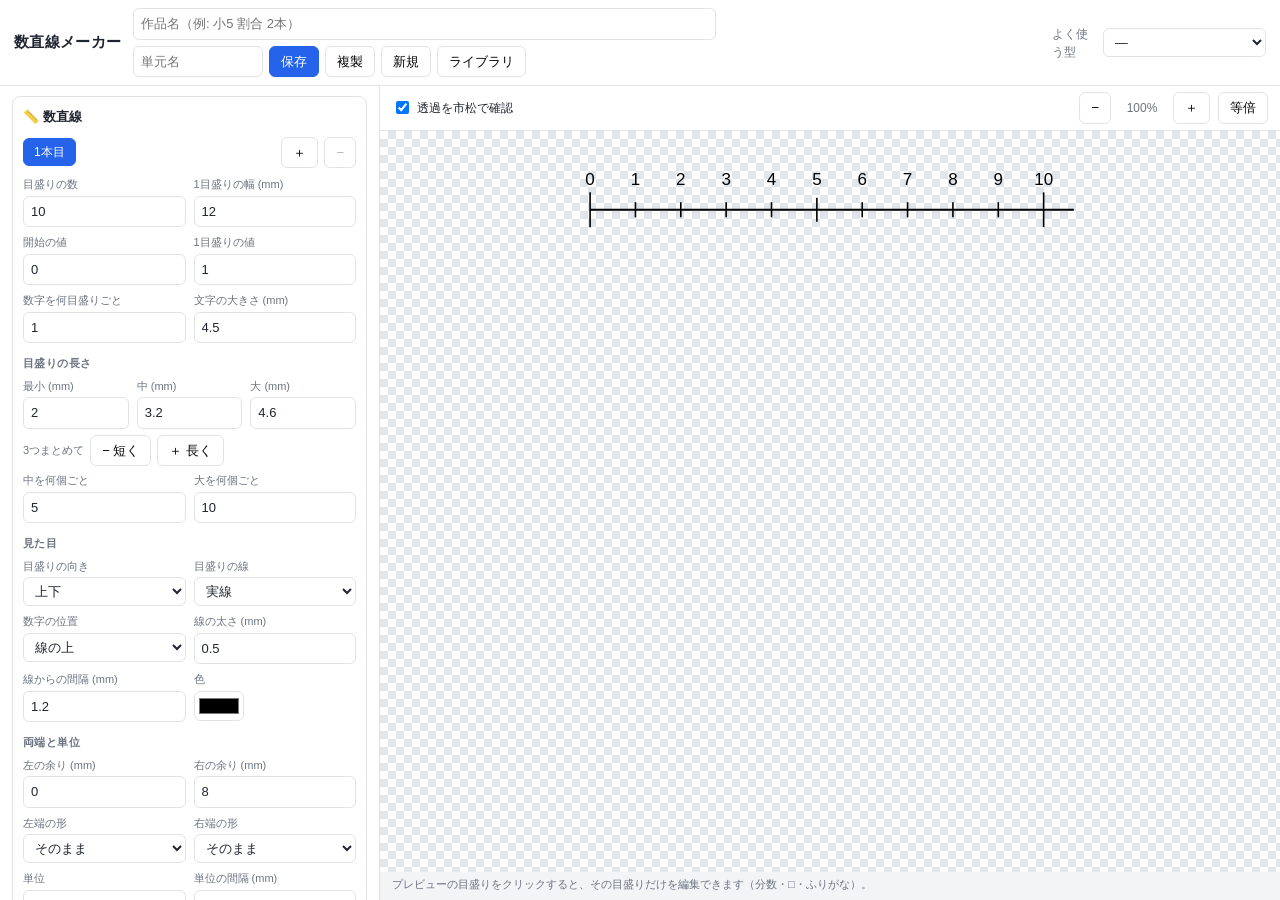
==== index.html @ 72d39db5 "数直線メーカー v1 算数の問題づくりで使う数直線を組み立て、背景透過PNGで書き出すツール。  - 等間隔の目盛り（3階層の長さ・一括伸縮・n/m可変） - 目盛りごとの個別編集（分数・□・ルビ・目" ====
<!DOCTYPE html>
<html lang="ja">
<head>
<meta charset="utf-8">
<meta name="viewport" content="width=device-width,initial-scale=1">
<title>数直線メーカー</title>
<link rel="stylesheet" href="style.css">
</head>
<body>

<header id="topbar">
  <h1>数直線メーカー</h1>
  <div class="docbar">
    <input id="docName" type="text" placeholder="作品名（例: 小5 割合 2本）" autocomplete="off">
    <input id="docUnit" type="text" placeholder="単元名" autocomplete="off" class="narrow">
    <button id="btnSave" class="primary">保存</button>
    <button id="btnDup">複製</button>
    <button id="btnNew">新規</button>
    <button id="btnLib">ライブラリ</button>
  </div>
  <div class="spacer"></div>
  <div class="presets">
    <label>よく使う型</label>
    <select id="presetSel"><option value="">—</option></select>
  </div>
</header>

<main>
  <!-- ============ 左: 設定パネル ============ -->
  <aside id="panel">

    <!-- ---- 数直線（軸）---- -->
    <section class="sec">
      <h2>📏 数直線</h2>

      <div class="axistabs">
        <div id="axisTabs" class="tabs"></div>
        <button id="btnAddAxis" title="数直線を増やす">＋</button>
        <button id="btnDelAxis" title="この数直線を削除">−</button>
      </div>

      <div class="grid2">
        <label>目盛りの数<input type="number" data-ax="tickCount" min="1" max="500" step="1"></label>
        <label>1目盛りの幅 (mm)<input type="number" data-ax="tickStep" min="0.3" step="0.5"></label>
        <label>開始の値<input type="number" data-ax="start" step="any"></label>
        <label>1目盛りの値<input type="number" data-ax="valueStep" step="any"></label>
        <label>数字を何目盛りごと<input type="number" data-ax="labelEvery" min="0" step="1"></label>
        <label>文字の大きさ (mm)<input type="number" data-ax="fontSize" min="1" step="0.25"></label>
      </div>

      <h3>目盛りの長さ</h3>
      <div class="grid3">
        <label>最小 (mm)<input type="number" data-ax="lenMinor" min="0" step="0.2"></label>
        <label>中 (mm)<input type="number" data-ax="lenMid" min="0" step="0.2"></label>
        <label>大 (mm)<input type="number" data-ax="lenMajor" min="0" step="0.2"></label>
      </div>
      <div class="row">
        <span class="hint">3つまとめて</span>
        <button id="btnLenDown">− 短く</button>
        <button id="btnLenUp">＋ 長く</button>
      </div>
      <div class="grid2">
        <label>中を何個ごと<input type="number" data-ax="midEvery" min="0" step="1"></label>
        <label>大を何個ごと<input type="number" data-ax="majorEvery" min="0" step="1"></label>
      </div>

      <h3>見た目</h3>
      <div class="grid2">
        <label>目盛りの向き
          <select data-ax="tickSide">
            <option value="both">上下</option><option value="up">上だけ</option><option value="down">下だけ</option>
          </select></label>
        <label>目盛りの線
          <select data-ax="tickStyle"><option value="solid">実線</option><option value="dashed">破線</option></select></label>
        <label>数字の位置
          <select data-ax="labelSide"><option value="up">線の上</option><option value="down">線の下</option></select></label>
        <label>線の太さ (mm)<input type="number" data-ax="lineWidth" min="0.1" step="0.1"></label>
        <label>線からの間隔 (mm)<input type="number" data-ax="labelGap" min="0" step="0.2"></label>
        <label>色<input type="color" data-ax="color"></label>
      </div>

      <h3>両端と単位</h3>
      <div class="grid2">
        <label>左の余り (mm)<input type="number" data-ax="leadIn" min="0" step="1"></label>
        <label>右の余り (mm)<input type="number" data-ax="leadOut" min="0" step="1"></label>
        <label>左端の形
          <select data-ax="endLeft">
            <option value="none">そのまま</option><option value="arrow">矢印</option>
            <option value="cap">端点｜</option><option value="wave">波線（省略）</option>
          </select></label>
        <label>右端の形
          <select data-ax="endRight">
            <option value="none">そのまま</option><option value="arrow">矢印</option>
            <option value="cap">端点｜</option><option value="wave">波線（省略）</option>
          </select></label>
        <label>単位<input type="text" data-ax="unit" placeholder="kg" autocomplete="off"></label>
        <label>単位の間隔 (mm)<input type="number" data-ax="unitGap" min="0" step="0.5"></label>
      </div>

      <h3>□（穴埋め）の既定</h3>
      <div class="grid3">
        <label>幅 (mm)<input type="number" data-ax="boxW" min="1" step="0.5"></label>
        <label>高さ (mm)<input type="number" data-ax="boxH" min="1" step="0.5"></label>
        <label class="chk"><input type="checkbox" data-ax="boxDashed"> 破線</label>
      </div>
    </section>

    <!-- ---- 選んだ目盛り ---- -->
    <section class="sec" id="tickSec">
      <h2>🔖 選んだ目盛り <span id="tickWho" class="badge">プレビューの目盛りをクリック</span></h2>
      <div id="tickBody" class="disabled">
        <div class="grid2">
          <label>ラベル
            <select data-tick="mode">
              <option value="auto">自動（数字）</option>
              <option value="none">なし</option>
              <option value="text">文字</option>
              <option value="fraction">分数</option>
              <option value="box">□（穴埋め）</option>
            </select></label>
          <label>ふりがな<input type="text" data-tick="ruby" placeholder="エックス" autocomplete="off"></label>
        </div>

        <div class="grid1 when-text">
          <label>文字<input type="text" data-tick="text" placeholder="x" autocomplete="off"></label>
        </div>

        <div class="grid3 when-fraction">
          <label>整数部<input type="text" data-tick="whole" placeholder="（帯分数）" autocomplete="off"></label>
          <label>分子<input type="text" data-tick="num" placeholder="5" autocomplete="off"></label>
          <label>分母<input type="text" data-tick="den" placeholder="18" autocomplete="off"></label>
        </div>

        <div class="grid2 when-box">
          <label>□の幅 (mm)<input type="number" data-tick="boxW" min="1" step="0.5" placeholder="既定"></label>
          <label>□の高さ (mm)<input type="number" data-tick="boxH" min="1" step="0.5" placeholder="既定"></label>
        </div>

        <div class="row">
          <label class="chk"><input type="checkbox" data-tick="tickShow"> 目盛り線を出す</label>
          <label class="chk"><input type="checkbox" id="tickConnector"> ここに縦の破線</label>
        </div>
        <div class="row"><button id="btnTickReset">この目盛りを既定に戻す</button></div>
      </div>
    </section>

    <!-- ---- 全体 ---- -->
    <section class="sec">
      <h2>🧩 全体</h2>
      <div class="grid2">
        <label>線と線の間隔 (mm)<input type="number" data-doc="axisGap" min="2" step="1"></label>
        <label class="chk"><input type="checkbox" data-doc="joinLeft"> 左端（0）をつなぐ</label>
        <label class="chk"><input type="checkbox" data-doc="syncTicks"> 目盛りを全部そろえる</label>
      </div>
      <div class="row">
        <span class="hint">縦の破線の位置</span>
        <span id="connList" class="chips"></span>
      </div>
    </section>

    <!-- ---- 書き出し ---- -->
    <section class="sec">
      <h2>🖼 書き出し</h2>
      <div class="grid4">
        <label>上 (mm)<input type="number" data-doc="padT" min="0" step="1"></label>
        <label>右 (mm)<input type="number" data-doc="padR" min="0" step="1"></label>
        <label>下 (mm)<input type="number" data-doc="padB" min="0" step="1"></label>
        <label>左 (mm)<input type="number" data-doc="padL" min="0" step="1"></label>
      </div>
      <div class="grid2">
        <label>解像度
          <select data-doc="dpi">
            <option value="150">150dpi（画面用）</option>
            <option value="300">300dpi（印刷用）</option>
            <option value="600">600dpi（高精細）</option>
          </select></label>
        <div class="sizebox">大きさ<strong id="sizeInfo">—</strong></div>
      </div>
      <div class="row">
        <button id="btnPNG" class="primary">透過PNGで書き出す</button>
        <button id="btnSVG">SVGで書き出す</button>
      </div>
    </section>

    <!-- ---- 用紙サイズ感 ---- -->
    <section class="sec">
      <h2>📄 用紙に置いたときの大きさ</h2>
      <div class="grid2">
        <label>用紙<select data-doc="paper" id="paperSel"></select></label>
        <label>余白 (mm)<input type="number" data-doc="paperMargin" min="0" step="1"></label>
      </div>
      <div class="pagewrap"><svg id="pagePreview" xmlns="http://www.w3.org/2000/svg"></svg></div>
      <p class="hint" id="pageInfo">—</p>
      <p class="hint small">※ サイズ感をつかむための参考表示です。用紙に合わせる機能は作っていません。</p>
    </section>

  </aside>

  <!-- ============ 右: プレビュー ============ -->
  <section id="stage">
    <div class="stagebar">
      <label class="chk"><input type="checkbox" id="chkChecker" checked> 透過を市松で確認</label>
      <div class="spacer"></div>
      <button id="btnZoomOut">−</button>
      <span id="zoomInfo">100%</span>
      <button id="btnZoomIn">＋</button>
      <button id="btnZoomReset">等倍</button>
    </div>
    <div id="previewWrap" class="checker">
      <svg id="preview" xmlns="http://www.w3.org/2000/svg"></svg>
    </div>
    <p class="hint stagehint">プレビューの目盛りをクリックすると、その目盛りだけを編集できます（分数・□・ふりがな）。</p>
  </section>
</main>

<!-- ============ ライブラリ ============ -->
<dialog id="libDlg">
  <div class="dlghead">
    <h2>ライブラリ</h2>
    <input id="libSearch" type="search" placeholder="作品名・単元名で絞り込み">
    <div class="spacer"></div>
    <button id="btnLibExport">書き出し</button>
    <button id="btnLibImport">読み込み</button>
    <button id="btnLibClose">閉じる</button>
  </div>
  <div id="libGrid" class="libgrid"></div>
  <p class="hint" id="libInfo"></p>
  <input type="file" id="libFile" accept="application/json" hidden>
</dialog>

<div id="toast"></div>

<script type="module" src="js/app.js"></script>
</body>
</html>
---- style.css ----
:root{
  --bg:#f3f4f6; --panel:#fff; --line:#dfe3e8; --ink:#1f2430; --sub:#6b7280;
  --accent:#2563eb; --accent-ink:#fff; --warn:#b45309;
  --radius:8px;
}
*{box-sizing:border-box}
html,body{height:100%}
body{
  margin:0; background:var(--bg); color:var(--ink);
  font:14px/1.5 -apple-system,BlinkMacSystemFont,"Hiragino Sans","Yu Gothic",Meiryo,sans-serif;
  display:flex; flex-direction:column; overflow:hidden;
}

/* ---------- 上部バー ---------- */
#topbar{
  display:flex; align-items:center; gap:12px; padding:8px 14px;
  background:var(--panel); border-bottom:1px solid var(--line); flex:0 0 auto; flex-wrap:wrap;
}
#topbar h1{font-size:15px; margin:0; letter-spacing:.02em; white-space:nowrap}
.docbar{display:flex; gap:6px; align-items:center; flex-wrap:wrap}
.docbar input{width:220px}
.docbar input.narrow{width:130px}
.spacer{flex:1 1 auto}
.presets{display:flex; align-items:center; gap:6px}
.presets label{font-size:12px; color:var(--sub)}

/* ---------- レイアウト ---------- */
main{flex:1 1 auto; display:flex; min-height:0}
#panel{
  width:380px; flex:0 0 380px; overflow-y:auto; background:var(--panel);
  border-right:1px solid var(--line); padding:10px 12px 60px;
}
#stage{flex:1 1 auto; display:flex; flex-direction:column; min-width:0; min-height:0}

/* ---------- パネル ---------- */
.sec{border:1px solid var(--line); border-radius:var(--radius); padding:10px; margin-bottom:12px; background:#fff}
.sec h2{font-size:13px; margin:0 0 10px; display:flex; align-items:center; gap:8px; flex-wrap:wrap}
.sec h3{font-size:11px; color:var(--sub); margin:12px 0 6px; font-weight:600; letter-spacing:.04em}
.badge{font-size:11px; font-weight:400; color:var(--sub); background:#f1f3f6; padding:2px 7px; border-radius:99px}

.grid1,.grid2,.grid3,.grid4{display:grid; gap:7px 8px; margin-bottom:6px}
.grid1{grid-template-columns:1fr}
.grid2{grid-template-columns:1fr 1fr}
.grid3{grid-template-columns:1fr 1fr 1fr}
.grid4{grid-template-columns:1fr 1fr 1fr 1fr}
.row{display:flex; gap:6px; align-items:center; flex-wrap:wrap; margin:6px 0}

label{display:flex; flex-direction:column; gap:3px; font-size:11px; color:var(--sub)}
label.chk{flex-direction:row; align-items:center; gap:5px; font-size:12px; color:var(--ink)}
input,select,button{font:inherit}
input[type=number],input[type=text],input[type=search],select{
  padding:5px 7px; border:1px solid var(--line); border-radius:6px; background:#fff;
  color:var(--ink); font-size:13px; width:100%; min-width:0;
}
input[type=color]{padding:2px; height:30px; border:1px solid var(--line); border-radius:6px; background:#fff}
input:focus,select:focus{outline:2px solid #bfd4fb; outline-offset:0; border-color:var(--accent)}
button{
  padding:5px 11px; border:1px solid var(--line); border-radius:6px; background:#fff;
  cursor:pointer; font-size:13px; white-space:nowrap;
}
button:hover{background:#f6f7f9}
button.primary{background:var(--accent); color:var(--accent-ink); border-color:var(--accent)}
button.primary:hover{filter:brightness(1.08)}
.hint{font-size:11px; color:var(--sub); margin:4px 0}
.hint.small{font-size:10px; line-height:1.4}
.sizebox{display:flex; flex-direction:column; gap:3px; font-size:11px; color:var(--sub); justify-content:flex-end}
.sizebox strong{font-size:12px; color:var(--ink); font-weight:600}

/* 軸タブ */
.axistabs{display:flex; gap:6px; align-items:center; margin-bottom:8px}
.tabs{display:flex; gap:4px; flex:1 1 auto; flex-wrap:wrap}
.tabs button{padding:4px 10px; font-size:12px}
.tabs button.on{background:var(--accent); color:#fff; border-color:var(--accent)}

/* 目盛り個別 */
#tickBody.disabled{opacity:.4; pointer-events:none}
.when-text,.when-fraction,.when-box{display:none}
#tickBody[data-mode=text] .when-text{display:grid}
#tickBody[data-mode=fraction] .when-fraction{display:grid}
#tickBody[data-mode=box] .when-box{display:grid}

.chips{display:flex; gap:4px; flex-wrap:wrap}
.chips span{background:#eef2ff; color:#3730a3; border-radius:99px; padding:2px 8px; font-size:11px}
.chips .none{background:#f1f3f6; color:var(--sub)}

/* 用紙プレビュー */
.pagewrap{background:#eceef2; border:1px solid var(--line); border-radius:6px; padding:8px; text-align:center}
#pagePreview{width:100%; max-height:260px; height:auto}

/* ---------- ステージ ---------- */
.stagebar{
  display:flex; align-items:center; gap:8px; padding:6px 12px;
  background:var(--panel); border-bottom:1px solid var(--line); flex:0 0 auto;
}
#zoomInfo{font-size:12px; color:var(--sub); min-width:46px; text-align:center}
#previewWrap{
  flex:1 1 auto; overflow:auto; padding:28px; display:flex;
  align-items:flex-start; justify-content:center;
}
#previewWrap.checker{
  background-color:#fff;
  background-image:
    linear-gradient(45deg,#e3e6ea 25%,transparent 25%,transparent 75%,#e3e6ea 75%),
    linear-gradient(45deg,#e3e6ea 25%,transparent 25%,transparent 75%,#e3e6ea 75%);
  background-size:16px 16px; background-position:0 0,8px 8px;
}
#preview{
  display:block; overflow:visible;
  filter:drop-shadow(0 1px 3px rgba(0,0,0,.08));
}
.tick-hit{cursor:pointer}
.tick-hit:hover{fill:rgba(37,99,235,.10)}
.stagehint{flex:0 0 auto; padding:4px 12px 8px; margin:0}

/* ---------- ライブラリ ---------- */
#libDlg{border:none; border-radius:12px; padding:0; width:min(960px,92vw); max-height:86vh; box-shadow:0 20px 60px rgba(0,0,0,.25)}
#libDlg::backdrop{background:rgba(15,20,30,.45)}
.dlghead{display:flex; align-items:center; gap:8px; padding:12px 16px; border-bottom:1px solid var(--line); flex-wrap:wrap}
.dlghead h2{font-size:15px; margin:0}
.dlghead input{width:220px}
.libgrid{
  display:grid; grid-template-columns:repeat(auto-fill,minmax(190px,1fr)); gap:12px;
  padding:16px; overflow-y:auto; max-height:62vh;
}
.libcard{border:1px solid var(--line); border-radius:8px; overflow:hidden; background:#fff; display:flex; flex-direction:column}
.libcard .thumb{background:#fff; border-bottom:1px solid var(--line); height:92px; display:flex; align-items:center; justify-content:center; overflow:hidden}
.libcard .thumb img{max-width:100%; max-height:100%}
.libcard .meta{padding:7px 9px; font-size:12px; flex:1 1 auto}
.libcard .meta b{display:block; font-size:12.5px; margin-bottom:2px; word-break:break-all}
.libcard .meta small{color:var(--sub); font-size:10.5px}
.libcard .acts{display:flex; gap:4px; padding:7px 9px; border-top:1px solid var(--line)}
.libcard .acts button{flex:1 1 auto; padding:4px 6px; font-size:11.5px}
#libInfo{padding:0 16px 14px}

/* ---------- トースト ---------- */
#toast{
  position:fixed; left:50%; bottom:26px; transform:translateX(-50%) translateY(14px);
  background:#1f2430; color:#fff; padding:9px 18px; border-radius:99px; font-size:13px;
  opacity:0; pointer-events:none; transition:.22s; z-index:99;
}
#toast.on{opacity:1; transform:translateX(-50%) translateY(0)}
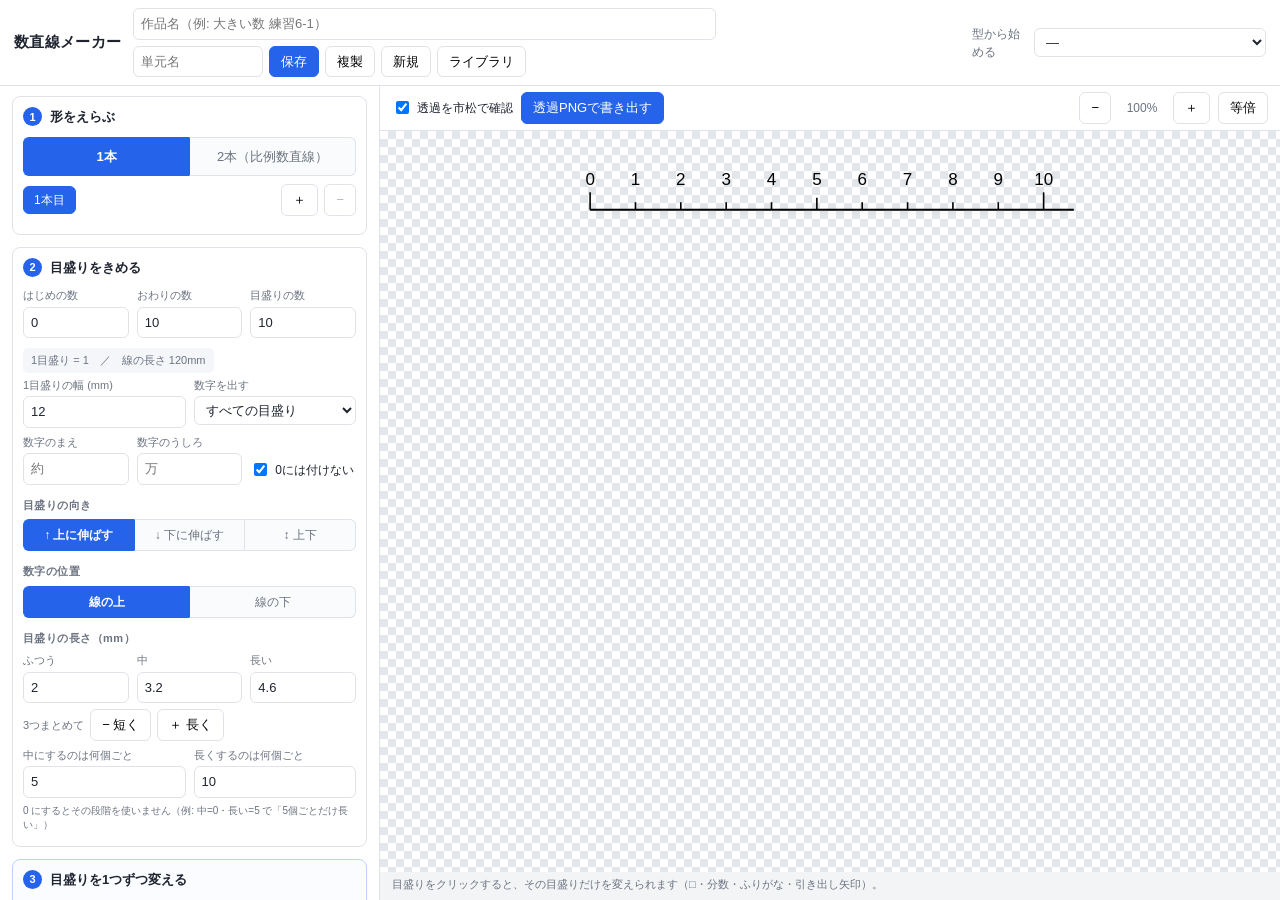
==== commit 8495ec06: "操作を直感的に作り直し、教科書の数直線に対応 指摘:「操作が直感的ではない」「1本のときの表示が変」「上に伸びる目盛りがほしい」  - ★目盛りの既定を「上に伸びる」に変更（教科書の数直線の形）。右端" ====
--- a/index.html
+++ b/index.html
@@ -11,7 +11,7 @@
 <header id="topbar">
   <h1>数直線メーカー</h1>
   <div class="docbar">
-    <input id="docName" type="text" placeholder="作品名（例: 小5 割合 2本）" autocomplete="off">
+    <input id="docName" type="text" placeholder="作品名（例: 大きい数 練習6-1）" autocomplete="off">
     <input id="docUnit" type="text" placeholder="単元名" autocomplete="off" class="narrow">
     <button id="btnSave" class="primary">保存</button>
     <button id="btnDup">複製</button>
@@ -20,7 +20,7 @@
   </div>
   <div class="spacer"></div>
   <div class="presets">
-    <label>よく使う型</label>
+    <label for="presetSel">型から始める</label>
     <select id="presetSel"><option value="">—</option></select>
   </div>
 </header>
@@ -29,30 +29,67 @@
   <!-- ============ 左: 設定パネル ============ -->
   <aside id="panel">
 
-    <!-- ---- 数直線（軸）---- -->
+    <!-- ① 形 -->
     <section class="sec">
-      <h2>📏 数直線</h2>
-
-      <div class="axistabs">
+      <h2><span class="step">1</span>形をえらぶ</h2>
+      <div class="seg big" id="shapeSeg">
+        <button type="button" data-n="1">1本</button>
+        <button type="button" data-n="2">2本（比例数直線）</button>
+      </div>
+      <div class="axistabs" id="axisTabsWrap" hidden>
         <div id="axisTabs" class="tabs"></div>
         <button id="btnAddAxis" title="数直線を増やす">＋</button>
         <button id="btnDelAxis" title="この数直線を削除">−</button>
       </div>
+    </section>
+
+    <!-- ② 目盛り -->
+    <section class="sec">
+      <h2><span class="step">2</span>目盛りをきめる</h2>
+      <div class="grid3">
+        <label>はじめの数<input type="number" data-ax="start" step="any"></label>
+        <label>おわりの数<input type="number" id="endValue" step="any"></label>
+        <label>目盛りの数<input type="number" data-ax="tickCount" min="1" max="500" step="1"></label>
+      </div>
+      <p class="hint" id="stepHint">—</p>
 
       <div class="grid2">
-        <label>目盛りの数<input type="number" data-ax="tickCount" min="1" max="500" step="1"></label>
         <label>1目盛りの幅 (mm)<input type="number" data-ax="tickStep" min="0.3" step="0.5"></label>
-        <label>開始の値<input type="number" data-ax="start" step="any"></label>
-        <label>1目盛りの値<input type="number" data-ax="valueStep" step="any"></label>
-        <label>数字を何目盛りごと<input type="number" data-ax="labelEvery" min="0" step="1"></label>
-        <label>文字の大きさ (mm)<input type="number" data-ax="fontSize" min="1" step="0.25"></label>
-      </div>
-
-      <h3>目盛りの長さ</h3>
-      <div class="grid3">
-        <label>最小 (mm)<input type="number" data-ax="lenMinor" min="0" step="0.2"></label>
-        <label>中 (mm)<input type="number" data-ax="lenMid" min="0" step="0.2"></label>
-        <label>大 (mm)<input type="number" data-ax="lenMajor" min="0" step="0.2"></label>
+        <label>数字を出す
+          <select id="labelEverySel">
+            <option value="1">すべての目盛り</option>
+            <option value="2">2目盛りごと</option>
+            <option value="4">4目盛りごと</option>
+            <option value="5">5目盛りごと</option>
+            <option value="10">10目盛りごと</option>
+            <option value="0">出さない</option>
+          </select></label>
+      </div>
+
+      <div class="grid3">
+        <label>数字のまえ<input type="text" data-ax="labelPrefix" placeholder="約" autocomplete="off"></label>
+        <label>数字のうしろ<input type="text" data-ax="labelSuffix" placeholder="万" autocomplete="off"></label>
+        <label class="chk end"><input type="checkbox" data-ax="suffixSkipZero"> 0には付けない</label>
+      </div>
+
+      <h3>目盛りの向き</h3>
+      <div class="seg" data-seg-ax="tickSide">
+        <button type="button" data-v="up">↑ 上に伸ばす</button>
+        <button type="button" data-v="down">↓ 下に伸ばす</button>
+        <button type="button" data-v="both">↕ 上下</button>
+      </div>
+
+      <h3>数字の位置</h3>
+      <div class="seg" data-seg-ax="labelSide">
+        <button type="button" data-v="up">線の上</button>
+        <button type="button" data-v="down">線の下</button>
+      </div>
+
+      <h3>目盛りの長さ（mm）</h3>
+      <div class="grid3">
+        <label>ふつう<input type="number" data-ax="lenMinor" min="0" step="0.2"></label>
+        <label>中<input type="number" data-ax="lenMid" min="0" step="0.2"></label>
+        <label>長い<input type="number" data-ax="lenMajor" min="0" step="0.2"></label>
       </div>
       <div class="row">
         <span class="hint">3つまとめて</span>
@@ -60,27 +97,108 @@
         <button id="btnLenUp">＋ 長く</button>
       </div>
       <div class="grid2">
-        <label>中を何個ごと<input type="number" data-ax="midEvery" min="0" step="1"></label>
-        <label>大を何個ごと<input type="number" data-ax="majorEvery" min="0" step="1"></label>
-      </div>
-
-      <h3>見た目</h3>
-      <div class="grid2">
-        <label>目盛りの向き
-          <select data-ax="tickSide">
-            <option value="both">上下</option><option value="up">上だけ</option><option value="down">下だけ</option>
-          </select></label>
+        <label>中にするのは何個ごと<input type="number" data-ax="midEvery" min="0" step="1"></label>
+        <label>長くするのは何個ごと<input type="number" data-ax="majorEvery" min="0" step="1"></label>
+      </div>
+      <p class="hint small">0 にするとその段階を使いません（例: 中=0・長い=5 で「5個ごとだけ長い」）</p>
+    </section>
+
+    <!-- ③ 目盛りの個別編集 -->
+    <section class="sec hilite" id="tickSec">
+      <h2><span class="step">3</span>目盛りを1つずつ変える</h2>
+      <p class="hint" id="tickWho">👉 右のプレビューで、変えたい目盛りをクリックしてください</p>
+      <div id="tickBody" class="disabled">
+        <div class="grid2">
+          <label>そこに出すもの
+            <select data-tick="mode">
+              <option value="auto">数字（自動）</option>
+              <option value="none">なにも出さない</option>
+              <option value="text">文字（1億 など）</option>
+              <option value="fraction">分数</option>
+              <option value="box">□（穴埋め）</option>
+            </select></label>
+          <label>ふりがな<input type="text" data-tick="ruby" placeholder="エックス" autocomplete="off"></label>
+        </div>
+
+        <div class="grid1 when-text">
+          <label>文字<input type="text" data-tick="text" placeholder="1億 / x / ア" autocomplete="off"></label>
+        </div>
+
+        <div class="grid3 when-fraction">
+          <label>整数部<input type="text" data-tick="whole" placeholder="（帯分数）" autocomplete="off"></label>
+          <label>分子<input type="text" data-tick="num" placeholder="5" autocomplete="off"></label>
+          <label>分母<input type="text" data-tick="den" placeholder="18" autocomplete="off"></label>
+        </div>
+
+        <div class="grid2 when-box">
+          <label>□の幅 (mm)<input type="number" data-tick="boxW" min="1" step="0.5" placeholder="既定"></label>
+          <label>□の高さ (mm)<input type="number" data-tick="boxH" min="1" step="0.5" placeholder="既定"></label>
+        </div>
+
+        <h3>引き出す（線から離して矢印でさす）</h3>
+        <div class="grid2">
+          <label>離す距離 (mm)<input type="number" data-tick="lift" min="0" step="1"></label>
+          <label class="chk end"><input type="checkbox" data-tick="pointer"> 矢印でさす</label>
+        </div>
+
+        <div class="row">
+          <label class="chk"><input type="checkbox" data-tick="tickShow"> 目盛りの線を出す</label>
+          <label class="chk" id="connWrap"><input type="checkbox" id="tickConnector"> ここに縦の破線</label>
+        </div>
+        <div class="row"><button id="btnTickReset">この目盛りを元に戻す</button></div>
+      </div>
+    </section>
+
+    <!-- ④ 書き出し -->
+    <section class="sec">
+      <h2><span class="step">4</span>書き出す</h2>
+      <div class="row">
+        <button id="btnPNG" class="primary big">透過PNGで書き出す</button>
+        <button id="btnSVG">SVG</button>
+      </div>
+      <p class="hint" id="sizeInfo">—</p>
+      <details>
+        <summary>解像度と余白</summary>
+        <div class="grid2 mt">
+          <label>解像度
+            <select data-doc="dpi">
+              <option value="150">150dpi（画面用）</option>
+              <option value="300">300dpi（印刷用）</option>
+              <option value="600">600dpi（高精細）</option>
+            </select></label>
+        </div>
+        <div class="grid4">
+          <label>上 (mm)<input type="number" data-doc="padT" min="0" step="1"></label>
+          <label>右 (mm)<input type="number" data-doc="padR" min="0" step="1"></label>
+          <label>下 (mm)<input type="number" data-doc="padB" min="0" step="1"></label>
+          <label>左 (mm)<input type="number" data-doc="padL" min="0" step="1"></label>
+        </div>
+      </details>
+    </section>
+
+    <!-- 細かい調整（たたんでおく） -->
+    <details class="sec">
+      <summary>線・文字・色</summary>
+      <div class="grid2 mt">
+        <label>文字の大きさ (mm)<input type="number" data-ax="fontSize" min="1" step="0.25"></label>
+        <label>線の太さ (mm)<input type="number" data-ax="lineWidth" min="0.1" step="0.1"></label>
+        <label>線から数字までの間隔 (mm)<input type="number" data-ax="labelGap" min="0" step="0.2"></label>
         <label>目盛りの線
           <select data-ax="tickStyle"><option value="solid">実線</option><option value="dashed">破線</option></select></label>
-        <label>数字の位置
-          <select data-ax="labelSide"><option value="up">線の上</option><option value="down">線の下</option></select></label>
-        <label>線の太さ (mm)<input type="number" data-ax="lineWidth" min="0.1" step="0.1"></label>
-        <label>線からの間隔 (mm)<input type="number" data-ax="labelGap" min="0" step="0.2"></label>
-        <label>色<input type="color" data-ax="color"></label>
-      </div>
-
-      <h3>両端と単位</h3>
-      <div class="grid2">
+        <label>線と文字の色<input type="color" data-ax="color"></label>
+        <label>引き出し矢印の色<input type="color" data-ax="pointerColor"></label>
+      </div>
+      <h3>□（穴埋め）の既定</h3>
+      <div class="grid3">
+        <label>幅 (mm)<input type="number" data-ax="boxW" min="1" step="0.5"></label>
+        <label>高さ (mm)<input type="number" data-ax="boxH" min="1" step="0.5"></label>
+        <label class="chk end"><input type="checkbox" data-ax="boxDashed"> 破線</label>
+      </div>
+    </details>
+
+    <details class="sec">
+      <summary>両端・はみ出し・単位</summary>
+      <div class="grid2 mt">
         <label>左の余り (mm)<input type="number" data-ax="leadIn" min="0" step="1"></label>
         <label>右の余り (mm)<input type="number" data-ax="leadOut" min="0" step="1"></label>
         <label>左端の形
@@ -93,106 +211,34 @@
             <option value="none">そのまま</option><option value="arrow">矢印</option>
             <option value="cap">端点｜</option><option value="wave">波線（省略）</option>
           </select></label>
-        <label>単位<input type="text" data-ax="unit" placeholder="kg" autocomplete="off"></label>
+        <label>単位（右端）<input type="text" data-ax="unit" placeholder="kg" autocomplete="off"></label>
         <label>単位の間隔 (mm)<input type="number" data-ax="unitGap" min="0" step="0.5"></label>
       </div>
-
-      <h3>□（穴埋め）の既定</h3>
-      <div class="grid3">
-        <label>幅 (mm)<input type="number" data-ax="boxW" min="1" step="0.5"></label>
-        <label>高さ (mm)<input type="number" data-ax="boxH" min="1" step="0.5"></label>
-        <label class="chk"><input type="checkbox" data-ax="boxDashed"> 破線</label>
-      </div>
-    </section>
-
-    <!-- ---- 選んだ目盛り ---- -->
-    <section class="sec" id="tickSec">
-      <h2>🔖 選んだ目盛り <span id="tickWho" class="badge">プレビューの目盛りをクリック</span></h2>
-      <div id="tickBody" class="disabled">
-        <div class="grid2">
-          <label>ラベル
-            <select data-tick="mode">
-              <option value="auto">自動（数字）</option>
-              <option value="none">なし</option>
-              <option value="text">文字</option>
-              <option value="fraction">分数</option>
-              <option value="box">□（穴埋め）</option>
-            </select></label>
-          <label>ふりがな<input type="text" data-tick="ruby" placeholder="エックス" autocomplete="off"></label>
-        </div>
-
-        <div class="grid1 when-text">
-          <label>文字<input type="text" data-tick="text" placeholder="x" autocomplete="off"></label>
-        </div>
-
-        <div class="grid3 when-fraction">
-          <label>整数部<input type="text" data-tick="whole" placeholder="（帯分数）" autocomplete="off"></label>
-          <label>分子<input type="text" data-tick="num" placeholder="5" autocomplete="off"></label>
-          <label>分母<input type="text" data-tick="den" placeholder="18" autocomplete="off"></label>
-        </div>
-
-        <div class="grid2 when-box">
-          <label>□の幅 (mm)<input type="number" data-tick="boxW" min="1" step="0.5" placeholder="既定"></label>
-          <label>□の高さ (mm)<input type="number" data-tick="boxH" min="1" step="0.5" placeholder="既定"></label>
-        </div>
-
-        <div class="row">
-          <label class="chk"><input type="checkbox" data-tick="tickShow"> 目盛り線を出す</label>
-          <label class="chk"><input type="checkbox" id="tickConnector"> ここに縦の破線</label>
-        </div>
-        <div class="row"><button id="btnTickReset">この目盛りを既定に戻す</button></div>
-      </div>
-    </section>
-
-    <!-- ---- 全体 ---- -->
-    <section class="sec">
-      <h2>🧩 全体</h2>
-      <div class="grid2">
+    </details>
+
+    <details class="sec" id="multiSec" hidden>
+      <summary>2本以上のときの設定</summary>
+      <div class="grid2 mt">
         <label>線と線の間隔 (mm)<input type="number" data-doc="axisGap" min="2" step="1"></label>
-        <label class="chk"><input type="checkbox" data-doc="joinLeft"> 左端（0）をつなぐ</label>
+        <label class="chk end"><input type="checkbox" data-doc="joinLeft"> 左端（0）をつなぐ</label>
         <label class="chk"><input type="checkbox" data-doc="syncTicks"> 目盛りを全部そろえる</label>
       </div>
       <div class="row">
-        <span class="hint">縦の破線の位置</span>
+        <span class="hint">縦の破線</span>
         <span id="connList" class="chips"></span>
       </div>
-    </section>
-
-    <!-- ---- 書き出し ---- -->
-    <section class="sec">
-      <h2>🖼 書き出し</h2>
-      <div class="grid4">
-        <label>上 (mm)<input type="number" data-doc="padT" min="0" step="1"></label>
-        <label>右 (mm)<input type="number" data-doc="padR" min="0" step="1"></label>
-        <label>下 (mm)<input type="number" data-doc="padB" min="0" step="1"></label>
-        <label>左 (mm)<input type="number" data-doc="padL" min="0" step="1"></label>
-      </div>
-      <div class="grid2">
-        <label>解像度
-          <select data-doc="dpi">
-            <option value="150">150dpi（画面用）</option>
-            <option value="300">300dpi（印刷用）</option>
-            <option value="600">600dpi（高精細）</option>
-          </select></label>
-        <div class="sizebox">大きさ<strong id="sizeInfo">—</strong></div>
-      </div>
-      <div class="row">
-        <button id="btnPNG" class="primary">透過PNGで書き出す</button>
-        <button id="btnSVG">SVGで書き出す</button>
-      </div>
-    </section>
-
-    <!-- ---- 用紙サイズ感 ---- -->
-    <section class="sec">
-      <h2>📄 用紙に置いたときの大きさ</h2>
-      <div class="grid2">
+    </details>
+
+    <details class="sec">
+      <summary>用紙に置いたときの大きさ</summary>
+      <div class="grid2 mt">
         <label>用紙<select data-doc="paper" id="paperSel"></select></label>
         <label>余白 (mm)<input type="number" data-doc="paperMargin" min="0" step="1"></label>
       </div>
       <div class="pagewrap"><svg id="pagePreview" xmlns="http://www.w3.org/2000/svg"></svg></div>
       <p class="hint" id="pageInfo">—</p>
-      <p class="hint small">※ サイズ感をつかむための参考表示です。用紙に合わせる機能は作っていません。</p>
-    </section>
+      <p class="hint small">※ サイズ感をつかむための参考表示です。用紙に合わせる機能はありません。</p>
+    </details>
 
   </aside>
 
@@ -200,6 +246,7 @@
   <section id="stage">
     <div class="stagebar">
       <label class="chk"><input type="checkbox" id="chkChecker" checked> 透過を市松で確認</label>
+      <button id="btnPNG2" class="primary">透過PNGで書き出す</button>
       <div class="spacer"></div>
       <button id="btnZoomOut">−</button>
       <span id="zoomInfo">100%</span>
@@ -209,7 +256,7 @@
     <div id="previewWrap" class="checker">
       <svg id="preview" xmlns="http://www.w3.org/2000/svg"></svg>
     </div>
-    <p class="hint stagehint">プレビューの目盛りをクリックすると、その目盛りだけを編集できます（分数・□・ふりがな）。</p>
+    <p class="hint stagehint">目盛りをクリックすると、その目盛りだけを変えられます（□・分数・ふりがな・引き出し矢印）。</p>
   </section>
 </main>
 
@@ -217,7 +264,7 @@
 <dialog id="libDlg">
   <div class="dlghead">
     <h2>ライブラリ</h2>
-    <input id="libSearch" type="search" placeholder="作品名・単元名で絞り込み">
+    <input id="libSearch" type="search" placeholder="作品名・単元名でしぼる">
     <div class="spacer"></div>
     <button id="btnLibExport">書き出し</button>
     <button id="btnLibImport">読み込み</button>
--- a/style.css
+++ b/style.css
@@ -139,3 +139,44 @@
   opacity:0; pointer-events:none; transition:.22s; z-index:99;
 }
 #toast.on{opacity:1; transform:translateX(-50%) translateY(0)}
+
+
+/* ---------- 追加: 手順番号・選択式ボタン・たたむ欄 ---------- */
+.sec h2 .step{
+  display:inline-flex; align-items:center; justify-content:center;
+  width:19px; height:19px; border-radius:50%; background:var(--accent); color:#fff;
+  font-size:11px; font-weight:700; flex:0 0 auto;
+}
+.sec.hilite{border-color:#bfd4fb; background:#fbfcff}
+
+/* 選択式ボタン（セグメント） */
+.seg{display:flex; gap:0; margin-bottom:8px}
+.seg button{
+  flex:1 1 0; border-radius:0; border-right-width:0; font-size:12px; padding:6px 4px;
+  color:var(--sub); background:#fafbfc;
+}
+.seg button:first-child{border-radius:6px 0 0 6px}
+.seg button:last-child{border-radius:0 6px 6px 0; border-right-width:1px}
+.seg button.on{background:var(--accent); color:#fff; border-color:var(--accent); font-weight:600}
+.seg button.on + button{border-left-color:var(--accent)}
+.seg.big button{padding:9px 6px; font-size:13px}
+
+/* たたむ欄 */
+details.sec{padding:0}
+details.sec > summary{
+  padding:10px 12px; cursor:pointer; font-size:13px; font-weight:600; list-style:none;
+  display:flex; align-items:center; gap:6px;
+}
+details.sec > summary::before{content:'▸'; color:var(--sub); font-size:11px}
+details.sec[open] > summary::before{content:'▾'}
+details.sec > summary::-webkit-details-marker{display:none}
+details.sec > *:not(summary){padding-left:12px; padding-right:12px}
+details.sec > *:last-child{padding-bottom:12px}
+details.sec h3:first-of-type{margin-top:4px}
+.sec details > summary{cursor:pointer; font-size:12px; color:var(--sub); margin-top:6px}
+.mt{margin-top:8px}
+
+label.chk.end{justify-content:flex-start; align-items:flex-end; padding-bottom:6px}
+button.big{padding:9px 16px; font-size:14px; font-weight:600}
+#sizeInfo{font-variant-numeric:tabular-nums}
+#stepHint{background:#f4f6fa; border-radius:5px; padding:4px 8px; display:inline-block}
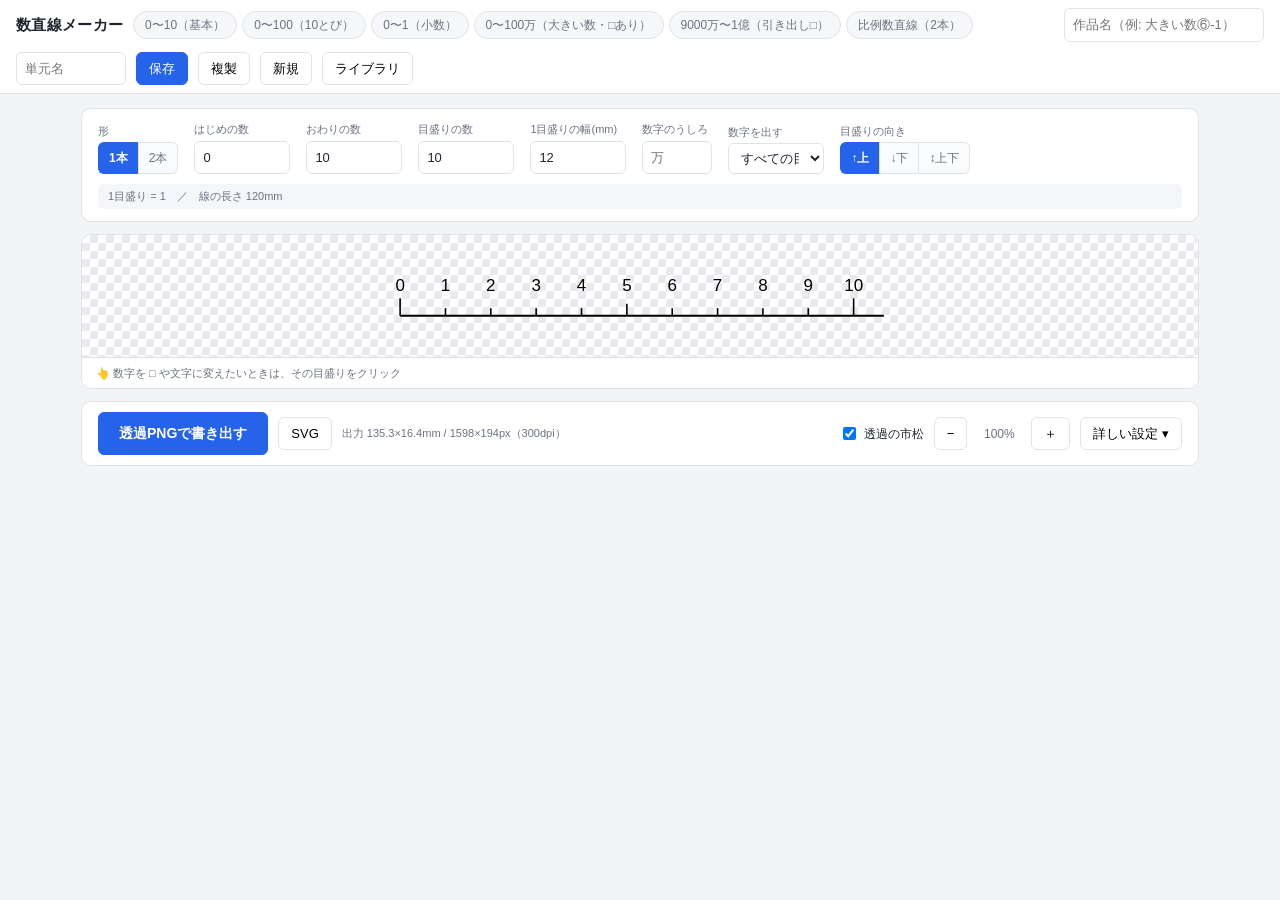
==== commit 4d94d5bc: "UIを「プレビュー主役・その場編集」に全面改修 指摘:「左のバーをいじらないと作れない」「一つずつ作る」「右画面の余白が無駄」  - 左の設定バーを廃止。縦一列「基本バー → プレビュー → 書き出し" ====
--- a/index.html
+++ b/index.html
@@ -10,195 +10,155 @@
 
 <header id="topbar">
   <h1>数直線メーカー</h1>
-  <div class="docbar">
-    <input id="docName" type="text" placeholder="作品名（例: 大きい数 練習6-1）" autocomplete="off">
-    <input id="docUnit" type="text" placeholder="単元名" autocomplete="off" class="narrow">
-    <button id="btnSave" class="primary">保存</button>
-    <button id="btnDup">複製</button>
-    <button id="btnNew">新規</button>
-    <button id="btnLib">ライブラリ</button>
-  </div>
+  <nav id="presetChips" aria-label="型から始める"></nav>
   <div class="spacer"></div>
-  <div class="presets">
-    <label for="presetSel">型から始める</label>
-    <select id="presetSel"><option value="">—</option></select>
-  </div>
+  <input id="docName" type="text" placeholder="作品名（例: 大きい数⑥-1）" autocomplete="off">
+  <input id="docUnit" type="text" placeholder="単元名" autocomplete="off" class="narrow">
+  <button id="btnSave" class="primary">保存</button>
+  <button id="btnDup">複製</button>
+  <button id="btnNew">新規</button>
+  <button id="btnLib">ライブラリ</button>
 </header>
 
 <main>
-  <!-- ============ 左: 設定パネル ============ -->
-  <aside id="panel">
-
-    <!-- ① 形 -->
-    <section class="sec">
-      <h2><span class="step">1</span>形をえらぶ</h2>
-      <div class="seg big" id="shapeSeg">
+
+  <!-- ============ 基本の数値（これだけで1本できる） ============ -->
+  <section class="card" id="quickbar">
+    <div class="field">
+      <span class="flabel">形</span>
+      <div class="seg" id="shapeSeg">
         <button type="button" data-n="1">1本</button>
-        <button type="button" data-n="2">2本（比例数直線）</button>
-      </div>
-      <div class="axistabs" id="axisTabsWrap" hidden>
-        <div id="axisTabs" class="tabs"></div>
-        <button id="btnAddAxis" title="数直線を増やす">＋</button>
-        <button id="btnDelAxis" title="この数直線を削除">−</button>
-      </div>
-    </section>
-
-    <!-- ② 目盛り -->
-    <section class="sec">
-      <h2><span class="step">2</span>目盛りをきめる</h2>
+        <button type="button" data-n="2">2本</button>
+      </div>
+    </div>
+    <div class="tabs" id="axisTabs" hidden></div>
+
+    <label class="field">はじめの数<input type="number" data-ax="start" step="any"></label>
+    <label class="field">おわりの数<input type="number" id="endValue" step="any"></label>
+    <label class="field">目盛りの数<input type="number" data-ax="tickCount" min="1" max="500" step="1"></label>
+    <label class="field">1目盛りの幅(mm)<input type="number" data-ax="tickStep" min="0.3" step="0.5"></label>
+    <label class="field">数字のうしろ<input type="text" data-ax="labelSuffix" placeholder="万" autocomplete="off" class="w-small"></label>
+    <label class="field">数字を出す
+      <select id="labelEverySel">
+        <option value="1">すべての目盛り</option>
+        <option value="2">2目盛りごと</option>
+        <option value="4">4目盛りごと</option>
+        <option value="5">5目盛りごと</option>
+        <option value="10">10目盛りごと</option>
+        <option value="0">出さない</option>
+      </select></label>
+    <div class="field">
+      <span class="flabel">目盛りの向き</span>
+      <div class="seg" data-seg-ax="tickSide">
+        <button type="button" data-v="up">↑上</button>
+        <button type="button" data-v="down">↓下</button>
+        <button type="button" data-v="both">↕上下</button>
+      </div>
+    </div>
+    <p class="hint" id="stepHint">—</p>
+  </section>
+
+  <!-- ============ プレビュー（目盛りをクリックするとその場で編集） ============ -->
+  <section class="card" id="previewCard">
+    <div id="previewWrap" class="checker">
+      <svg id="preview" xmlns="http://www.w3.org/2000/svg"></svg>
+    </div>
+    <p class="stagehint">👆 数字を □ や文字に変えたいときは、その目盛りをクリック</p>
+
+    <!-- クリックした目盛りのそばに出る編集窓 -->
+    <div id="tickPop" class="pop" hidden data-mode="">
+      <div class="pophead"><b id="tickWho">—</b><span class="spacer"></span><button id="popClose" class="x" title="閉じる">×</button></div>
+      <div class="seg" id="modeSeg">
+        <button type="button" data-m="auto">数字</button>
+        <button type="button" data-m="box">□</button>
+        <button type="button" data-m="text">文字</button>
+        <button type="button" data-m="fraction">分数</button>
+        <button type="button" data-m="none">なし</button>
+      </div>
+
+      <div class="grid1 when-text">
+        <label>文字<input type="text" data-tick="text" placeholder="1億 / x / ア" autocomplete="off"></label>
+      </div>
+      <div class="grid3 when-fraction">
+        <label>整数部<input type="text" data-tick="whole" placeholder="帯分数" autocomplete="off"></label>
+        <label>分子<input type="text" data-tick="num" placeholder="5" autocomplete="off"></label>
+        <label>分母<input type="text" data-tick="den" placeholder="18" autocomplete="off"></label>
+      </div>
+      <div class="grid2 when-box">
+        <label>□の幅 (mm)<input type="number" data-tick="boxW" min="1" step="0.5" placeholder="既定"></label>
+        <label>□の高さ (mm)<input type="number" data-tick="boxH" min="1" step="0.5" placeholder="既定"></label>
+      </div>
+      <div class="grid1">
+        <label>ふりがな<input type="text" data-tick="ruby" placeholder="エックス" autocomplete="off"></label>
+      </div>
+
+      <div class="row">
+        <label class="chk"><input type="checkbox" data-tick="pointer"> 引き出して矢印でさす</label>
+        <label class="inline">距離<input type="number" data-tick="lift" min="0" step="1" class="w-tiny">mm</label>
+      </div>
+      <div class="row">
+        <label class="chk"><input type="checkbox" data-tick="tickShow"> 目盛りの線</label>
+        <label class="chk" id="connWrap" hidden><input type="checkbox" id="tickConnector"> 縦の破線</label>
+        <span class="spacer"></span>
+        <button id="btnTickReset">元に戻す</button>
+      </div>
+    </div>
+  </section>
+
+  <!-- ============ 書き出し ============ -->
+  <section class="card" id="actionbar">
+    <button id="btnPNG" class="primary big">透過PNGで書き出す</button>
+    <button id="btnSVG">SVG</button>
+    <span class="hint" id="sizeInfo">—</span>
+    <div class="spacer"></div>
+    <label class="chk"><input type="checkbox" id="chkChecker" checked> 透過の市松</label>
+    <button id="btnZoomOut">−</button><span id="zoomInfo">100%</span><button id="btnZoomIn">＋</button>
+    <button id="btnMore">詳しい設定 ▾</button>
+  </section>
+
+  <!-- ============ 詳しい設定（普段はたたむ） ============ -->
+  <section id="morePanel" hidden>
+
+    <div class="card mini">
+      <h3>目盛りの長さ</h3>
       <div class="grid3">
-        <label>はじめの数<input type="number" data-ax="start" step="any"></label>
-        <label>おわりの数<input type="number" id="endValue" step="any"></label>
-        <label>目盛りの数<input type="number" data-ax="tickCount" min="1" max="500" step="1"></label>
-      </div>
-      <p class="hint" id="stepHint">—</p>
-
-      <div class="grid2">
-        <label>1目盛りの幅 (mm)<input type="number" data-ax="tickStep" min="0.3" step="0.5"></label>
-        <label>数字を出す
-          <select id="labelEverySel">
-            <option value="1">すべての目盛り</option>
-            <option value="2">2目盛りごと</option>
-            <option value="4">4目盛りごと</option>
-            <option value="5">5目盛りごと</option>
-            <option value="10">10目盛りごと</option>
-            <option value="0">出さない</option>
-          </select></label>
-      </div>
-
-      <div class="grid3">
+        <label>ふつう (mm)<input type="number" data-ax="lenMinor" min="0" step="0.2"></label>
+        <label>中 (mm)<input type="number" data-ax="lenMid" min="0" step="0.2"></label>
+        <label>長い (mm)<input type="number" data-ax="lenMajor" min="0" step="0.2"></label>
+      </div>
+      <div class="row">
+        <span class="hint">3つまとめて</span>
+        <button id="btnLenDown">− 短く</button>
+        <button id="btnLenUp">＋ 長く</button>
+      </div>
+      <div class="grid2">
+        <label>中にするのは何個ごと<input type="number" data-ax="midEvery" min="0" step="1"></label>
+        <label>長くするのは何個ごと<input type="number" data-ax="majorEvery" min="0" step="1"></label>
+      </div>
+      <p class="hint small">0 でその段階を使いません（中=0・長い=5 →「5個ごとだけ長い」）</p>
+    </div>
+
+    <div class="card mini">
+      <h3>数字</h3>
+      <div class="grid2">
+        <label>文字の大きさ (mm)<input type="number" data-ax="fontSize" min="1" step="0.25"></label>
+        <label>線からの間隔 (mm)<input type="number" data-ax="labelGap" min="0" step="0.2"></label>
         <label>数字のまえ<input type="text" data-ax="labelPrefix" placeholder="約" autocomplete="off"></label>
-        <label>数字のうしろ<input type="text" data-ax="labelSuffix" placeholder="万" autocomplete="off"></label>
-        <label class="chk end"><input type="checkbox" data-ax="suffixSkipZero"> 0には付けない</label>
-      </div>
-
-      <h3>目盛りの向き</h3>
-      <div class="seg" data-seg-ax="tickSide">
-        <button type="button" data-v="up">↑ 上に伸ばす</button>
-        <button type="button" data-v="down">↓ 下に伸ばす</button>
-        <button type="button" data-v="both">↕ 上下</button>
-      </div>
-
-      <h3>数字の位置</h3>
+        <label class="chk end"><input type="checkbox" data-ax="suffixSkipZero"> 0にはうしろの文字を付けない</label>
+      </div>
+      <span class="flabel">数字の位置</span>
       <div class="seg" data-seg-ax="labelSide">
         <button type="button" data-v="up">線の上</button>
         <button type="button" data-v="down">線の下</button>
       </div>
-
-      <h3>目盛りの長さ（mm）</h3>
-      <div class="grid3">
-        <label>ふつう<input type="number" data-ax="lenMinor" min="0" step="0.2"></label>
-        <label>中<input type="number" data-ax="lenMid" min="0" step="0.2"></label>
-        <label>長い<input type="number" data-ax="lenMajor" min="0" step="0.2"></label>
-      </div>
-      <div class="row">
-        <span class="hint">3つまとめて</span>
-        <button id="btnLenDown">− 短く</button>
-        <button id="btnLenUp">＋ 長く</button>
-      </div>
-      <div class="grid2">
-        <label>中にするのは何個ごと<input type="number" data-ax="midEvery" min="0" step="1"></label>
-        <label>長くするのは何個ごと<input type="number" data-ax="majorEvery" min="0" step="1"></label>
-      </div>
-      <p class="hint small">0 にするとその段階を使いません（例: 中=0・長い=5 で「5個ごとだけ長い」）</p>
-    </section>
-
-    <!-- ③ 目盛りの個別編集 -->
-    <section class="sec hilite" id="tickSec">
-      <h2><span class="step">3</span>目盛りを1つずつ変える</h2>
-      <p class="hint" id="tickWho">👉 右のプレビューで、変えたい目盛りをクリックしてください</p>
-      <div id="tickBody" class="disabled">
-        <div class="grid2">
-          <label>そこに出すもの
-            <select data-tick="mode">
-              <option value="auto">数字（自動）</option>
-              <option value="none">なにも出さない</option>
-              <option value="text">文字（1億 など）</option>
-              <option value="fraction">分数</option>
-              <option value="box">□（穴埋め）</option>
-            </select></label>
-          <label>ふりがな<input type="text" data-tick="ruby" placeholder="エックス" autocomplete="off"></label>
-        </div>
-
-        <div class="grid1 when-text">
-          <label>文字<input type="text" data-tick="text" placeholder="1億 / x / ア" autocomplete="off"></label>
-        </div>
-
-        <div class="grid3 when-fraction">
-          <label>整数部<input type="text" data-tick="whole" placeholder="（帯分数）" autocomplete="off"></label>
-          <label>分子<input type="text" data-tick="num" placeholder="5" autocomplete="off"></label>
-          <label>分母<input type="text" data-tick="den" placeholder="18" autocomplete="off"></label>
-        </div>
-
-        <div class="grid2 when-box">
-          <label>□の幅 (mm)<input type="number" data-tick="boxW" min="1" step="0.5" placeholder="既定"></label>
-          <label>□の高さ (mm)<input type="number" data-tick="boxH" min="1" step="0.5" placeholder="既定"></label>
-        </div>
-
-        <h3>引き出す（線から離して矢印でさす）</h3>
-        <div class="grid2">
-          <label>離す距離 (mm)<input type="number" data-tick="lift" min="0" step="1"></label>
-          <label class="chk end"><input type="checkbox" data-tick="pointer"> 矢印でさす</label>
-        </div>
-
-        <div class="row">
-          <label class="chk"><input type="checkbox" data-tick="tickShow"> 目盛りの線を出す</label>
-          <label class="chk" id="connWrap"><input type="checkbox" id="tickConnector"> ここに縦の破線</label>
-        </div>
-        <div class="row"><button id="btnTickReset">この目盛りを元に戻す</button></div>
-      </div>
-    </section>
-
-    <!-- ④ 書き出し -->
-    <section class="sec">
-      <h2><span class="step">4</span>書き出す</h2>
-      <div class="row">
-        <button id="btnPNG" class="primary big">透過PNGで書き出す</button>
-        <button id="btnSVG">SVG</button>
-      </div>
-      <p class="hint" id="sizeInfo">—</p>
-      <details>
-        <summary>解像度と余白</summary>
-        <div class="grid2 mt">
-          <label>解像度
-            <select data-doc="dpi">
-              <option value="150">150dpi（画面用）</option>
-              <option value="300">300dpi（印刷用）</option>
-              <option value="600">600dpi（高精細）</option>
-            </select></label>
-        </div>
-        <div class="grid4">
-          <label>上 (mm)<input type="number" data-doc="padT" min="0" step="1"></label>
-          <label>右 (mm)<input type="number" data-doc="padR" min="0" step="1"></label>
-          <label>下 (mm)<input type="number" data-doc="padB" min="0" step="1"></label>
-          <label>左 (mm)<input type="number" data-doc="padL" min="0" step="1"></label>
-        </div>
-      </details>
-    </section>
-
-    <!-- 細かい調整（たたんでおく） -->
-    <details class="sec">
-      <summary>線・文字・色</summary>
-      <div class="grid2 mt">
-        <label>文字の大きさ (mm)<input type="number" data-ax="fontSize" min="1" step="0.25"></label>
+    </div>
+
+    <div class="card mini">
+      <h3>線と両端</h3>
+      <div class="grid2">
         <label>線の太さ (mm)<input type="number" data-ax="lineWidth" min="0.1" step="0.1"></label>
-        <label>線から数字までの間隔 (mm)<input type="number" data-ax="labelGap" min="0" step="0.2"></label>
         <label>目盛りの線
           <select data-ax="tickStyle"><option value="solid">実線</option><option value="dashed">破線</option></select></label>
-        <label>線と文字の色<input type="color" data-ax="color"></label>
-        <label>引き出し矢印の色<input type="color" data-ax="pointerColor"></label>
-      </div>
-      <h3>□（穴埋め）の既定</h3>
-      <div class="grid3">
-        <label>幅 (mm)<input type="number" data-ax="boxW" min="1" step="0.5"></label>
-        <label>高さ (mm)<input type="number" data-ax="boxH" min="1" step="0.5"></label>
-        <label class="chk end"><input type="checkbox" data-ax="boxDashed"> 破線</label>
-      </div>
-    </details>
-
-    <details class="sec">
-      <summary>両端・はみ出し・単位</summary>
-      <div class="grid2 mt">
         <label>左の余り (mm)<input type="number" data-ax="leadIn" min="0" step="1"></label>
         <label>右の余り (mm)<input type="number" data-ax="leadOut" min="0" step="1"></label>
         <label>左端の形
@@ -211,14 +171,25 @@
             <option value="none">そのまま</option><option value="arrow">矢印</option>
             <option value="cap">端点｜</option><option value="wave">波線（省略）</option>
           </select></label>
+      </div>
+    </div>
+
+    <div class="card mini">
+      <h3>単位・□・色</h3>
+      <div class="grid2">
         <label>単位（右端）<input type="text" data-ax="unit" placeholder="kg" autocomplete="off"></label>
         <label>単位の間隔 (mm)<input type="number" data-ax="unitGap" min="0" step="0.5"></label>
-      </div>
-    </details>
-
-    <details class="sec" id="multiSec" hidden>
-      <summary>2本以上のときの設定</summary>
-      <div class="grid2 mt">
+        <label>□の幅の既定 (mm)<input type="number" data-ax="boxW" min="1" step="0.5"></label>
+        <label>□の高さの既定 (mm)<input type="number" data-ax="boxH" min="1" step="0.5"></label>
+        <label class="chk end"><input type="checkbox" data-ax="boxDashed"> □を破線にする</label>
+        <label>線と文字の色<input type="color" data-ax="color"></label>
+        <label>引き出し矢印の色<input type="color" data-ax="pointerColor"></label>
+      </div>
+    </div>
+
+    <div class="card mini" id="multiCard">
+      <h3>2本のとき</h3>
+      <div class="grid2">
         <label>線と線の間隔 (mm)<input type="number" data-doc="axisGap" min="2" step="1"></label>
         <label class="chk end"><input type="checkbox" data-doc="joinLeft"> 左端（0）をつなぐ</label>
         <label class="chk"><input type="checkbox" data-doc="syncTicks"> 目盛りを全部そろえる</label>
@@ -227,36 +198,38 @@
         <span class="hint">縦の破線</span>
         <span id="connList" class="chips"></span>
       </div>
-    </details>
-
-    <details class="sec">
-      <summary>用紙に置いたときの大きさ</summary>
-      <div class="grid2 mt">
+      <p class="hint small">縦の破線は、目盛りをクリック →「縦の破線」で付け外しできます</p>
+    </div>
+
+    <div class="card mini">
+      <h3>書き出しの設定</h3>
+      <div class="grid1">
+        <label>解像度
+          <select data-doc="dpi">
+            <option value="150">150dpi（画面用）</option>
+            <option value="300">300dpi（印刷用）</option>
+            <option value="600">600dpi（高精細）</option>
+          </select></label>
+      </div>
+      <div class="grid4">
+        <label>上 (mm)<input type="number" data-doc="padT" min="0" step="1"></label>
+        <label>右 (mm)<input type="number" data-doc="padR" min="0" step="1"></label>
+        <label>下 (mm)<input type="number" data-doc="padB" min="0" step="1"></label>
+        <label>左 (mm)<input type="number" data-doc="padL" min="0" step="1"></label>
+      </div>
+    </div>
+
+    <div class="card mini">
+      <h3>用紙に置いたときの大きさ</h3>
+      <div class="grid2">
         <label>用紙<select data-doc="paper" id="paperSel"></select></label>
         <label>余白 (mm)<input type="number" data-doc="paperMargin" min="0" step="1"></label>
       </div>
       <div class="pagewrap"><svg id="pagePreview" xmlns="http://www.w3.org/2000/svg"></svg></div>
       <p class="hint" id="pageInfo">—</p>
-      <p class="hint small">※ サイズ感をつかむための参考表示です。用紙に合わせる機能はありません。</p>
-    </details>
-
-  </aside>
-
-  <!-- ============ 右: プレビュー ============ -->
-  <section id="stage">
-    <div class="stagebar">
-      <label class="chk"><input type="checkbox" id="chkChecker" checked> 透過を市松で確認</label>
-      <button id="btnPNG2" class="primary">透過PNGで書き出す</button>
-      <div class="spacer"></div>
-      <button id="btnZoomOut">−</button>
-      <span id="zoomInfo">100%</span>
-      <button id="btnZoomIn">＋</button>
-      <button id="btnZoomReset">等倍</button>
-    </div>
-    <div id="previewWrap" class="checker">
-      <svg id="preview" xmlns="http://www.w3.org/2000/svg"></svg>
-    </div>
-    <p class="hint stagehint">目盛りをクリックすると、その目盛りだけを変えられます（□・分数・ふりがな・引き出し矢印）。</p>
+      <p class="hint small">※ サイズ感の参考表示です。用紙に合わせる機能はありません。</p>
+    </div>
+
   </section>
 </main>
 
--- a/style.css
+++ b/style.css
@@ -1,116 +1,141 @@
 :root{
   --bg:#f3f4f6; --panel:#fff; --line:#dfe3e8; --ink:#1f2430; --sub:#6b7280;
-  --accent:#2563eb; --accent-ink:#fff; --warn:#b45309;
-  --radius:8px;
+  --accent:#2563eb; --accent-ink:#fff;
+  --radius:10px;
 }
 *{box-sizing:border-box}
-html,body{height:100%}
+[hidden]{display:none !important}
 body{
   margin:0; background:var(--bg); color:var(--ink);
   font:14px/1.5 -apple-system,BlinkMacSystemFont,"Hiragino Sans","Yu Gothic",Meiryo,sans-serif;
-  display:flex; flex-direction:column; overflow:hidden;
 }
 
 /* ---------- 上部バー ---------- */
 #topbar{
-  display:flex; align-items:center; gap:12px; padding:8px 14px;
-  background:var(--panel); border-bottom:1px solid var(--line); flex:0 0 auto; flex-wrap:wrap;
+  display:flex; align-items:center; gap:10px; padding:8px 16px;
+  background:var(--panel); border-bottom:1px solid var(--line); flex-wrap:wrap;
+  position:sticky; top:0; z-index:30;
 }
 #topbar h1{font-size:15px; margin:0; letter-spacing:.02em; white-space:nowrap}
-.docbar{display:flex; gap:6px; align-items:center; flex-wrap:wrap}
-.docbar input{width:220px}
-.docbar input.narrow{width:130px}
+#topbar input{width:200px}
+#topbar input.narrow{width:110px}
 .spacer{flex:1 1 auto}
-.presets{display:flex; align-items:center; gap:6px}
-.presets label{font-size:12px; color:var(--sub)}
 
-/* ---------- レイアウト ---------- */
-main{flex:1 1 auto; display:flex; min-height:0}
-#panel{
-  width:380px; flex:0 0 380px; overflow-y:auto; background:var(--panel);
-  border-right:1px solid var(--line); padding:10px 12px 60px;
+#presetChips{display:flex; gap:5px; flex-wrap:wrap}
+#presetChips button{
+  border-radius:99px; padding:4px 11px; font-size:12px; color:var(--sub); background:#f6f7f9;
 }
-#stage{flex:1 1 auto; display:flex; flex-direction:column; min-width:0; min-height:0}
+#presetChips button:hover{color:var(--accent); border-color:var(--accent); background:#fff}
 
-/* ---------- パネル ---------- */
-.sec{border:1px solid var(--line); border-radius:var(--radius); padding:10px; margin-bottom:12px; background:#fff}
-.sec h2{font-size:13px; margin:0 0 10px; display:flex; align-items:center; gap:8px; flex-wrap:wrap}
-.sec h3{font-size:11px; color:var(--sub); margin:12px 0 6px; font-weight:600; letter-spacing:.04em}
-.badge{font-size:11px; font-weight:400; color:var(--sub); background:#f1f3f6; padding:2px 7px; border-radius:99px}
+/* ---------- 縦一列レイアウト ---------- */
+main{max-width:1150px; margin:0 auto; padding:14px 16px 60px; display:flex; flex-direction:column; gap:12px}
+.card{background:var(--panel); border:1px solid var(--line); border-radius:var(--radius)}
+
+/* ---------- 基本バー ---------- */
+#quickbar{display:flex; flex-wrap:wrap; gap:10px 16px; padding:12px 16px; align-items:flex-end}
+.field{display:flex; flex-direction:column; gap:3px; font-size:11px; color:var(--sub); white-space:nowrap}
+.field input,.field select{width:96px}
+.field input.w-small{width:70px}
+.flabel{font-size:11px; color:var(--sub)}
+#stepHint{flex-basis:100%; margin:0; background:#f4f6fa; border-radius:5px; padding:4px 10px; display:inline-block; width:fit-content}
+
+/* ---------- 入力の共通 ---------- */
+input,select,button{font:inherit}
+input[type=number],input[type=text],input[type=search],select{
+  padding:6px 8px; border:1px solid var(--line); border-radius:6px; background:#fff;
+  color:var(--ink); font-size:13px; min-width:0;
+}
+input[type=color]{padding:2px; height:30px; width:60px; border:1px solid var(--line); border-radius:6px; background:#fff}
+input:focus,select:focus{outline:2px solid #bfd4fb; outline-offset:0; border-color:var(--accent)}
+button{
+  padding:6px 12px; border:1px solid var(--line); border-radius:6px; background:#fff;
+  cursor:pointer; font-size:13px; white-space:nowrap;
+}
+button:hover{background:#f6f7f9}
+button.primary{background:var(--accent); color:var(--accent-ink); border-color:var(--accent)}
+button.primary:hover{filter:brightness(1.08)}
+button.big{padding:10px 20px; font-size:14px; font-weight:600}
+button.x{border:none; background:none; font-size:16px; color:var(--sub); padding:0 4px}
+.w-tiny{width:58px}
+
+label{display:flex; flex-direction:column; gap:3px; font-size:11px; color:var(--sub)}
+label.chk{flex-direction:row; align-items:center; gap:5px; font-size:12px; color:var(--ink); white-space:nowrap}
+label.chk.end{align-items:flex-end; padding-bottom:6px}
+label.inline{flex-direction:row; align-items:center; gap:4px; font-size:12px; color:var(--ink)}
 
 .grid1,.grid2,.grid3,.grid4{display:grid; gap:7px 8px; margin-bottom:6px}
 .grid1{grid-template-columns:1fr}
 .grid2{grid-template-columns:1fr 1fr}
 .grid3{grid-template-columns:1fr 1fr 1fr}
 .grid4{grid-template-columns:1fr 1fr 1fr 1fr}
-.row{display:flex; gap:6px; align-items:center; flex-wrap:wrap; margin:6px 0}
-
-label{display:flex; flex-direction:column; gap:3px; font-size:11px; color:var(--sub)}
-label.chk{flex-direction:row; align-items:center; gap:5px; font-size:12px; color:var(--ink)}
-input,select,button{font:inherit}
-input[type=number],input[type=text],input[type=search],select{
-  padding:5px 7px; border:1px solid var(--line); border-radius:6px; background:#fff;
-  color:var(--ink); font-size:13px; width:100%; min-width:0;
-}
-input[type=color]{padding:2px; height:30px; border:1px solid var(--line); border-radius:6px; background:#fff}
-input:focus,select:focus{outline:2px solid #bfd4fb; outline-offset:0; border-color:var(--accent)}
-button{
-  padding:5px 11px; border:1px solid var(--line); border-radius:6px; background:#fff;
-  cursor:pointer; font-size:13px; white-space:nowrap;
-}
-button:hover{background:#f6f7f9}
-button.primary{background:var(--accent); color:var(--accent-ink); border-color:var(--accent)}
-button.primary:hover{filter:brightness(1.08)}
+.row{display:flex; gap:8px; align-items:center; flex-wrap:wrap; margin:6px 0 0}
 .hint{font-size:11px; color:var(--sub); margin:4px 0}
 .hint.small{font-size:10px; line-height:1.4}
-.sizebox{display:flex; flex-direction:column; gap:3px; font-size:11px; color:var(--sub); justify-content:flex-end}
-.sizebox strong{font-size:12px; color:var(--ink); font-weight:600}
 
-/* 軸タブ */
-.axistabs{display:flex; gap:6px; align-items:center; margin-bottom:8px}
-.tabs{display:flex; gap:4px; flex:1 1 auto; flex-wrap:wrap}
-.tabs button{padding:4px 10px; font-size:12px}
+/* 選択式ボタン */
+.seg{display:flex}
+.seg button{
+  flex:1 1 auto; border-radius:0; border-right-width:0; font-size:12px; padding:6px 10px;
+  color:var(--sub); background:#fafbfc;
+}
+.seg button:first-child{border-radius:6px 0 0 6px}
+.seg button:last-child{border-radius:0 6px 6px 0; border-right-width:1px}
+.seg button.on{background:var(--accent); color:#fff; border-color:var(--accent); font-weight:600}
+
+/* 軸タブ（2本のとき） */
+.tabs{display:flex; gap:4px; align-items:flex-end; padding-bottom:1px}
+.tabs button{padding:5px 11px; font-size:12px}
 .tabs button.on{background:var(--accent); color:#fff; border-color:var(--accent)}
+.tabs button.ghost{color:var(--sub); padding:5px 8px}
 
-/* 目盛り個別 */
-#tickBody.disabled{opacity:.4; pointer-events:none}
+/* ---------- プレビュー ---------- */
+#previewCard{position:relative; overflow:visible}
+#previewWrap{
+  display:flex; justify-content:center; padding:30px 20px; overflow-x:auto;
+  border-radius:var(--radius) var(--radius) 0 0;
+}
+#previewWrap.checker{
+  background-color:#fff;
+  background-image:
+    linear-gradient(45deg,#e8eaee 25%,transparent 25%,transparent 75%,#e8eaee 75%),
+    linear-gradient(45deg,#e8eaee 25%,transparent 25%,transparent 75%,#e8eaee 75%);
+  background-size:16px 16px; background-position:0 0,8px 8px;
+}
+#preview{display:block; overflow:visible; flex:0 0 auto}
+.tick-hit{cursor:pointer}
+.tick-hit:hover{fill:rgba(37,99,235,.10)}
+.stagehint{margin:0; padding:7px 14px; font-size:11px; color:var(--sub); border-top:1px solid var(--line)}
+
+/* クリックした目盛りのそばに出る編集窓 */
+.pop{
+  position:absolute; z-index:40; width:280px; padding:10px 12px 12px;
+  background:#fff; border:1px solid #c9d2e0; border-radius:10px;
+  box-shadow:0 12px 34px rgba(15,25,45,.2);
+}
+.pophead{display:flex; align-items:center; gap:6px; margin-bottom:8px; font-size:12px}
+.pop .seg{margin-bottom:8px}
+.pop .seg button{padding:6px 2px}
 .when-text,.when-fraction,.when-box{display:none}
-#tickBody[data-mode=text] .when-text{display:grid}
-#tickBody[data-mode=fraction] .when-fraction{display:grid}
-#tickBody[data-mode=box] .when-box{display:grid}
+#tickPop[data-mode=text] .when-text{display:grid}
+#tickPop[data-mode=fraction] .when-fraction{display:grid}
+#tickPop[data-mode=box] .when-box{display:grid}
+
+/* ---------- 書き出しバー ---------- */
+#actionbar{display:flex; align-items:center; gap:10px; padding:10px 16px; flex-wrap:wrap}
+#sizeInfo{font-variant-numeric:tabular-nums}
+#zoomInfo{font-size:12px; color:var(--sub); min-width:44px; text-align:center}
+
+/* ---------- 詳しい設定 ---------- */
+#morePanel{display:grid; grid-template-columns:repeat(auto-fit,minmax(255px,1fr)); gap:12px}
+.card.mini{padding:12px 14px}
+.card.mini h3{margin:0 0 9px; font-size:12px; letter-spacing:.03em}
 
 .chips{display:flex; gap:4px; flex-wrap:wrap}
 .chips span{background:#eef2ff; color:#3730a3; border-radius:99px; padding:2px 8px; font-size:11px}
 .chips .none{background:#f1f3f6; color:var(--sub)}
 
-/* 用紙プレビュー */
 .pagewrap{background:#eceef2; border:1px solid var(--line); border-radius:6px; padding:8px; text-align:center}
-#pagePreview{width:100%; max-height:260px; height:auto}
-
-/* ---------- ステージ ---------- */
-.stagebar{
-  display:flex; align-items:center; gap:8px; padding:6px 12px;
-  background:var(--panel); border-bottom:1px solid var(--line); flex:0 0 auto;
-}
-#zoomInfo{font-size:12px; color:var(--sub); min-width:46px; text-align:center}
-#previewWrap{
-  flex:1 1 auto; overflow:auto; padding:28px; display:flex;
-  align-items:flex-start; justify-content:center;
-}
-#previewWrap.checker{
-  background-color:#fff;
-  background-image:
-    linear-gradient(45deg,#e3e6ea 25%,transparent 25%,transparent 75%,#e3e6ea 75%),
-    linear-gradient(45deg,#e3e6ea 25%,transparent 25%,transparent 75%,#e3e6ea 75%);
-  background-size:16px 16px; background-position:0 0,8px 8px;
-}
-#preview{
-  display:block; overflow:visible;
-  filter:drop-shadow(0 1px 3px rgba(0,0,0,.08));
-}
-.tick-hit{cursor:pointer}
-.tick-hit:hover{fill:rgba(37,99,235,.10)}
-.stagehint{flex:0 0 auto; padding:4px 12px 8px; margin:0}
+#pagePreview{width:100%; max-height:230px; height:auto}
 
 /* ---------- ライブラリ ---------- */
 #libDlg{border:none; border-radius:12px; padding:0; width:min(960px,92vw); max-height:86vh; box-shadow:0 20px 60px rgba(0,0,0,.25)}
@@ -139,44 +164,3 @@
   opacity:0; pointer-events:none; transition:.22s; z-index:99;
 }
 #toast.on{opacity:1; transform:translateX(-50%) translateY(0)}
-
-
-/* ---------- 追加: 手順番号・選択式ボタン・たたむ欄 ---------- */
-.sec h2 .step{
-  display:inline-flex; align-items:center; justify-content:center;
-  width:19px; height:19px; border-radius:50%; background:var(--accent); color:#fff;
-  font-size:11px; font-weight:700; flex:0 0 auto;
-}
-.sec.hilite{border-color:#bfd4fb; background:#fbfcff}
-
-/* 選択式ボタン（セグメント） */
-.seg{display:flex; gap:0; margin-bottom:8px}
-.seg button{
-  flex:1 1 0; border-radius:0; border-right-width:0; font-size:12px; padding:6px 4px;
-  color:var(--sub); background:#fafbfc;
-}
-.seg button:first-child{border-radius:6px 0 0 6px}
-.seg button:last-child{border-radius:0 6px 6px 0; border-right-width:1px}
-.seg button.on{background:var(--accent); color:#fff; border-color:var(--accent); font-weight:600}
-.seg button.on + button{border-left-color:var(--accent)}
-.seg.big button{padding:9px 6px; font-size:13px}
-
-/* たたむ欄 */
-details.sec{padding:0}
-details.sec > summary{
-  padding:10px 12px; cursor:pointer; font-size:13px; font-weight:600; list-style:none;
-  display:flex; align-items:center; gap:6px;
-}
-details.sec > summary::before{content:'▸'; color:var(--sub); font-size:11px}
-details.sec[open] > summary::before{content:'▾'}
-details.sec > summary::-webkit-details-marker{display:none}
-details.sec > *:not(summary){padding-left:12px; padding-right:12px}
-details.sec > *:last-child{padding-bottom:12px}
-details.sec h3:first-of-type{margin-top:4px}
-.sec details > summary{cursor:pointer; font-size:12px; color:var(--sub); margin-top:6px}
-.mt{margin-top:8px}
-
-label.chk.end{justify-content:flex-start; align-items:flex-end; padding-bottom:6px}
-button.big{padding:9px 16px; font-size:14px; font-weight:600}
-#sizeInfo{font-variant-numeric:tabular-nums}
-#stepHint{background:#f4f6fa; border-radius:5px; padding:4px 8px; display:inline-block}
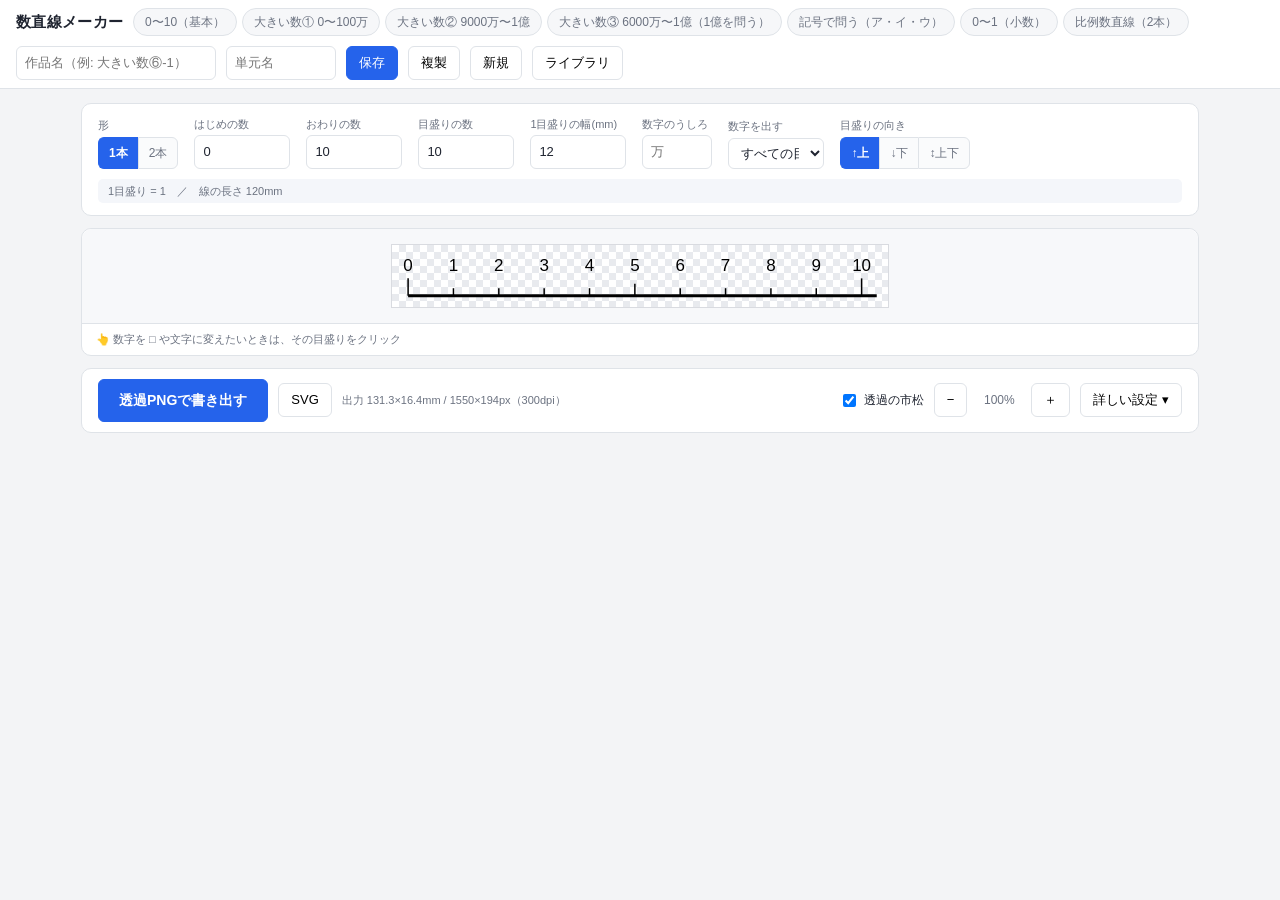
==== commit 9948adac: "矢印が出ない不具合を修正し、記号＋矢印で問える形に対応 ★不具合2件（実際にUIを操作して発見） - resolveLabel の自動ラベル分岐で ...common を落としており、   「数字が出" ====
--- a/index.html
+++ b/index.html
@@ -92,10 +92,21 @@
         <label>ふりがな<input type="text" data-tick="ruby" placeholder="エックス" autocomplete="off"></label>
       </div>
 
-      <div class="row">
-        <label class="chk"><input type="checkbox" data-tick="pointer"> 引き出して矢印でさす</label>
-        <label class="inline">距離<input type="number" data-tick="lift" min="0" step="1" class="w-tiny">mm</label>
-      </div>
+      <div class="poprow">
+        <span class="flabel">出す位置</span>
+        <div class="seg sm" data-seg-tick="side">
+          <button type="button" data-v="auto">自動</button>
+          <button type="button" data-v="up">線の上</button>
+          <button type="button" data-v="down">線の下</button>
+        </div>
+      </div>
+
+      <div class="row">
+        <label class="chk"><input type="checkbox" data-tick="pointer"> 矢印でさす</label>
+        <label class="inline">長さ<input type="number" data-tick="lift" min="0" step="1" class="w-tiny">mm</label>
+      </div>
+
+      <div class="row"><button id="btnMark" class="wide">↑ 記号で問う（反対側に ア・イ・ウ ＋矢印）</button></div>
       <div class="row">
         <label class="chk"><input type="checkbox" data-tick="tickShow"> 目盛りの線</label>
         <label class="chk" id="connWrap" hidden><input type="checkbox" id="tickConnector"> 縦の破線</label>
--- a/style.css
+++ b/style.css
@@ -91,17 +91,20 @@
 /* ---------- プレビュー ---------- */
 #previewCard{position:relative; overflow:visible}
 #previewWrap{
-  display:flex; justify-content:center; padding:30px 20px; overflow-x:auto;
-  border-radius:var(--radius) var(--radius) 0 0;
+  display:flex; justify-content:center; padding:16px; overflow-x:auto;
+  background:#f7f8fa; border-radius:var(--radius) var(--radius) 0 0;
 }
-#previewWrap.checker{
-  background-color:#fff;
+/* ★市松は SVG 自身に敷く。見えている市松の範囲 ＝ 書き出されるPNGの範囲 */
+#preview{
+  display:block; overflow:visible; flex:0 0 auto; background:#fff;
+  box-shadow:0 0 0 1px rgba(20,30,50,.13);
+}
+#preview.checker{
   background-image:
     linear-gradient(45deg,#e8eaee 25%,transparent 25%,transparent 75%,#e8eaee 75%),
     linear-gradient(45deg,#e8eaee 25%,transparent 25%,transparent 75%,#e8eaee 75%);
-  background-size:16px 16px; background-position:0 0,8px 8px;
+  background-size:14px 14px; background-position:0 0,7px 7px;
 }
-#preview{display:block; overflow:visible; flex:0 0 auto}
 .tick-hit{cursor:pointer}
 .tick-hit:hover{fill:rgba(37,99,235,.10)}
 .stagehint{margin:0; padding:7px 14px; font-size:11px; color:var(--sub); border-top:1px solid var(--line)}
@@ -115,6 +118,10 @@
 .pophead{display:flex; align-items:center; gap:6px; margin-bottom:8px; font-size:12px}
 .pop .seg{margin-bottom:8px}
 .pop .seg button{padding:6px 2px}
+.poprow{display:flex; align-items:center; gap:8px; margin:6px 0}
+.poprow .seg{flex:1 1 auto; margin:0}
+.seg.sm button{font-size:11.5px; padding:5px 2px}
+button.wide{width:100%; font-size:12px}
 .when-text,.when-fraction,.when-box{display:none}
 #tickPop[data-mode=text] .when-text{display:grid}
 #tickPop[data-mode=fraction] .when-fraction{display:grid}
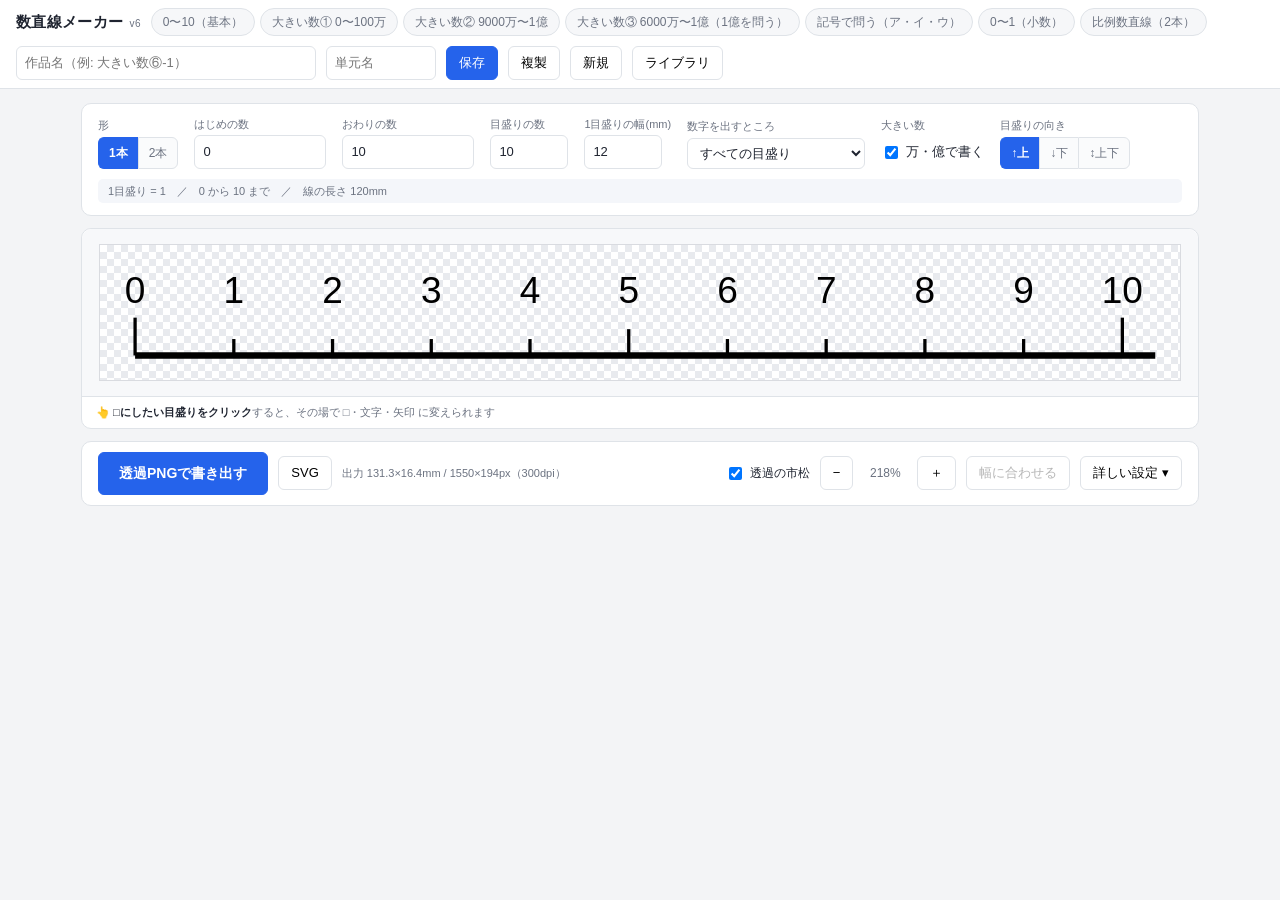
==== commit 603a03f8: "教科書どおりの数を打てば、そのまま使える数直線になるようにした 本人が「0〜100万」「9000万〜1億」を自分では作れなかった。 本物のマウス・キーボード入力（tools/drive.mjs）で同じ" ====
--- a/index.html
+++ b/index.html
@@ -4,12 +4,12 @@
 <meta charset="utf-8">
 <meta name="viewport" content="width=device-width,initial-scale=1">
 <title>数直線メーカー</title>
-<link rel="stylesheet" href="style.css">
+<link rel="stylesheet" href="style.css?v=6">
 </head>
 <body>
 
 <header id="topbar">
-  <h1>数直線メーカー</h1>
+  <h1>数直線メーカー <small id="ver" title="画面が古いときは ⌘+Shift+R">v6</small></h1>
   <nav id="presetChips" aria-label="型から始める"></nav>
   <div class="spacer"></div>
   <input id="docName" type="text" placeholder="作品名（例: 大きい数⑥-1）" autocomplete="off">
@@ -33,20 +33,22 @@
     </div>
     <div class="tabs" id="axisTabs" hidden></div>
 
-    <label class="field">はじめの数<input type="number" data-ax="start" step="any"></label>
-    <label class="field">おわりの数<input type="number" id="endValue" step="any"></label>
-    <label class="field">目盛りの数<input type="number" data-ax="tickCount" min="1" max="500" step="1"></label>
-    <label class="field">1目盛りの幅(mm)<input type="number" data-ax="tickStep" min="0.3" step="0.5"></label>
-    <label class="field">数字のうしろ<input type="text" data-ax="labelSuffix" placeholder="万" autocomplete="off" class="w-small"></label>
-    <label class="field">数字を出す
-      <select id="labelEverySel">
+    <label class="field">はじめの数<input type="number" data-ax="start" step="any" class="w-num"></label>
+    <label class="field">おわりの数<input type="number" id="endValue" step="any" class="w-num"></label>
+    <label class="field">目盛りの数<input type="number" data-ax="tickCount" min="1" max="500" step="1" class="w-small"></label>
+    <label class="field">1目盛りの幅(mm)<input type="number" data-ax="tickStep" min="0.3" step="0.5" class="w-small"></label>
+    <label class="field">数字を出すところ
+      <select id="labelEverySel" class="w-sel">
+        <option value="auto">おまかせ（重ならない）</option>
+        <option value="ends">両はしだけ</option>
         <option value="1">すべての目盛り</option>
         <option value="2">2目盛りごと</option>
-        <option value="4">4目盛りごと</option>
         <option value="5">5目盛りごと</option>
         <option value="10">10目盛りごと</option>
         <option value="0">出さない</option>
       </select></label>
+    <label class="field chkfield"><span class="flabel">大きい数</span>
+      <span class="chk"><input type="checkbox" data-ax="kanji"> 万・億で書く</span></label>
     <div class="field">
       <span class="flabel">目盛りの向き</span>
       <div class="seg" data-seg-ax="tickSide">
@@ -63,7 +65,7 @@
     <div id="previewWrap" class="checker">
       <svg id="preview" xmlns="http://www.w3.org/2000/svg"></svg>
     </div>
-    <p class="stagehint">👆 数字を □ や文字に変えたいときは、その目盛りをクリック</p>
+    <p class="stagehint">👆 <b>□にしたい目盛りをクリック</b>すると、その場で □・文字・矢印 に変えられます</p>
 
     <!-- クリックした目盛りのそばに出る編集窓 -->
     <div id="tickPop" class="pop" hidden data-mode="">
@@ -123,7 +125,8 @@
     <span class="hint" id="sizeInfo">—</span>
     <div class="spacer"></div>
     <label class="chk"><input type="checkbox" id="chkChecker" checked> 透過の市松</label>
-    <button id="btnZoomOut">−</button><span id="zoomInfo">100%</span><button id="btnZoomIn">＋</button>
+    <button id="btnZoomOut" title="小さく表示">−</button><span id="zoomInfo">100%</span><button id="btnZoomIn" title="大きく表示">＋</button>
+    <button id="btnZoomFit" title="画面の幅に合わせる">幅に合わせる</button>
     <button id="btnMore">詳しい設定 ▾</button>
   </section>
 
@@ -155,6 +158,7 @@
         <label>文字の大きさ (mm)<input type="number" data-ax="fontSize" min="1" step="0.25"></label>
         <label>線からの間隔 (mm)<input type="number" data-ax="labelGap" min="0" step="0.2"></label>
         <label>数字のまえ<input type="text" data-ax="labelPrefix" placeholder="約" autocomplete="off"></label>
+        <label>数字のうしろ<input type="text" data-ax="labelSuffix" placeholder="cm" autocomplete="off"></label>
         <label class="chk end"><input type="checkbox" data-ax="suffixSkipZero"> 0にはうしろの文字を付けない</label>
       </div>
       <span class="flabel">数字の位置</span>
@@ -261,6 +265,6 @@
 
 <div id="toast"></div>
 
-<script type="module" src="js/app.js"></script>
+<script type="module" src="js/app.js?v=6"></script>
 </body>
 </html>
--- a/style.css
+++ b/style.css
@@ -171,3 +171,15 @@
   opacity:0; pointer-events:none; transition:.22s; z-index:99;
 }
 #toast.on{opacity:1; transform:translateX(-50%) translateY(0)}
+
+
+/* ---------- 2026-10-02: 入力欄の幅・版表示 ---------- */
+.field input.w-num{width:132px}      /* 100000000 が切れない幅 */
+.field input.w-small{width:78px}
+.field select.w-sel{width:178px}
+.chkfield .chk{display:flex; align-items:center; gap:5px; font-size:12.5px; color:var(--ink); height:32px}
+#ver{font-size:10px; font-weight:400; color:var(--sub); margin-left:2px}
+#previewWrap{min-height:120px; align-items:center}
+.stagehint b{color:var(--ink)}
+.field input[type=checkbox]{width:auto}
+#topbar input#docName{width:300px}
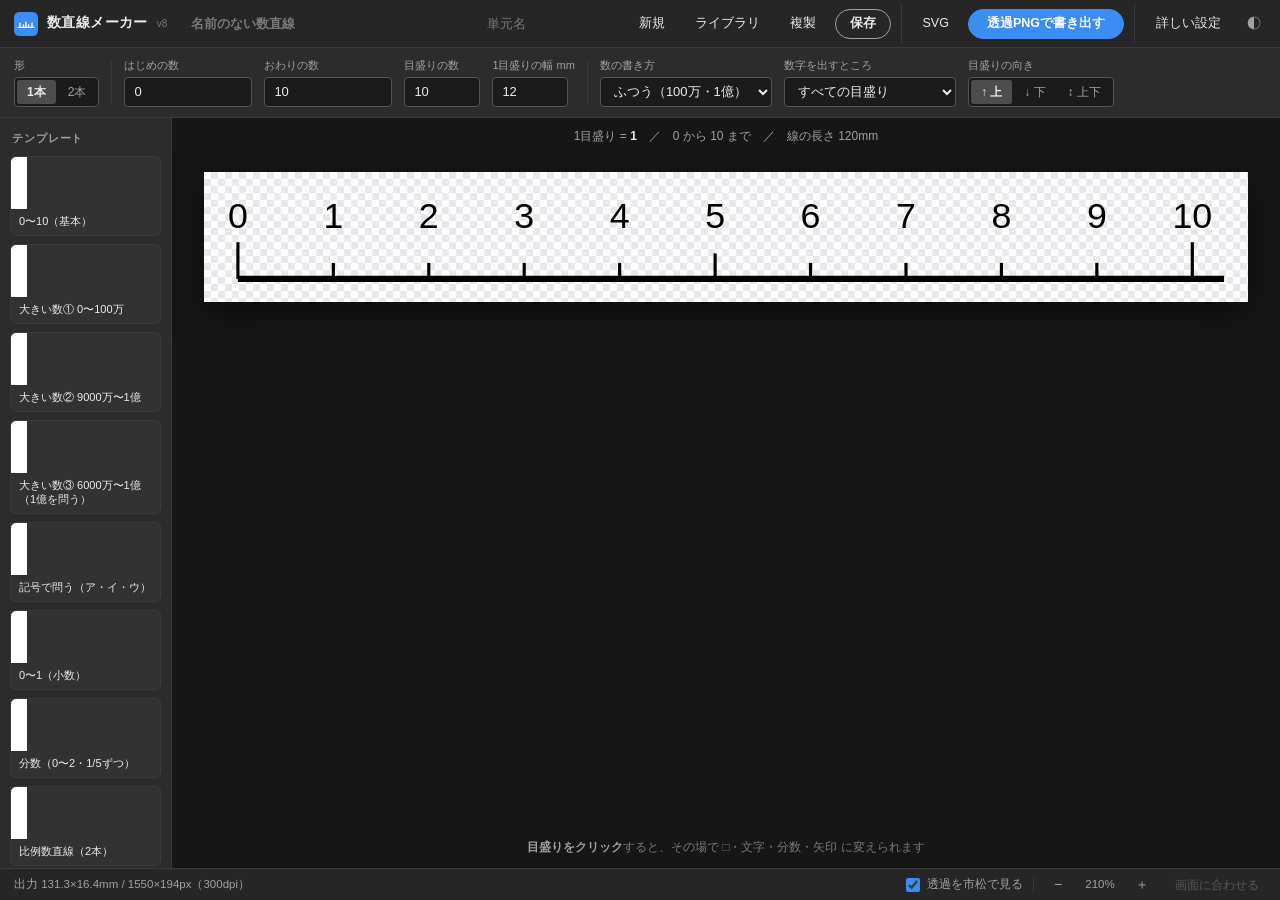
==== commit 4eaeff21: "画面を刷新し、分数の数直線を数手で作れるようにした 依頼: 「Adobeっぽくスマートなデザインに」「分数や小数も、新しく作りやすいか確認して」  作りやすさの点検（本物の入力でなぞった結果） - 小" ====
--- a/index.html
+++ b/index.html
@@ -4,146 +4,121 @@
 <meta charset="utf-8">
 <meta name="viewport" content="width=device-width,initial-scale=1">
 <title>数直線メーカー</title>
-<link rel="stylesheet" href="style.css?v=6">
+<link rel="stylesheet" href="style.css?v=8">
 </head>
-<body>
-
-<header id="topbar">
-  <h1>数直線メーカー <small id="ver" title="画面が古いときは ⌘+Shift+R">v6</small></h1>
-  <nav id="presetChips" aria-label="型から始める"></nav>
+<body data-theme="dark">
+
+<!-- ============ アプリバー ============ -->
+<header id="appbar">
+  <div class="brand">
+    <svg class="logo" viewBox="0 0 28 28" aria-hidden="true">
+      <rect width="28" height="28" rx="6" fill="currentColor"/>
+      <path d="M5 18h18M7 18v-5M11 18v-3M14 18v-6M17 18v-3M21 18v-5" stroke="#fff" stroke-width="1.6" stroke-linecap="round" fill="none"/>
+    </svg>
+    <span class="appname">数直線メーカー</span>
+    <small id="ver" title="画面が古いときは ⌘+Shift+R">v8</small>
+  </div>
+
+  <div class="docfields">
+    <input id="docName" type="text" placeholder="名前のない数直線" autocomplete="off" title="作品名">
+    <input id="docUnit" type="text" placeholder="単元名" autocomplete="off" title="単元名（ライブラリでしぼりこめます）">
+  </div>
+
   <div class="spacer"></div>
-  <input id="docName" type="text" placeholder="作品名（例: 大きい数⑥-1）" autocomplete="off">
-  <input id="docUnit" type="text" placeholder="単元名" autocomplete="off" class="narrow">
-  <button id="btnSave" class="primary">保存</button>
-  <button id="btnDup">複製</button>
-  <button id="btnNew">新規</button>
-  <button id="btnLib">ライブラリ</button>
+
+  <button id="btnNew" class="quiet">新規</button>
+  <button id="btnLib" class="quiet">ライブラリ</button>
+  <button id="btnDup" class="quiet" title="いまの数直線をコピーして、別の作品として保存します">複製</button>
+  <button id="btnSave" class="secondary">保存</button>
+  <span class="vr"></span>
+  <button id="btnSVG" class="quiet" title="拡大しても荒れない形式">SVG</button>
+  <button id="btnPNG" class="cta">透過PNGで書き出す</button>
+  <span class="vr"></span>
+  <button id="btnMore" class="quiet toggle" title="目盛りの長さ・線の太さ・単位・余白 など">詳しい設定</button>
+  <button id="btnTheme" class="iconbtn" title="明るい画面／暗い画面">◐</button>
 </header>
 
-<main>
-
-  <!-- ============ 基本の数値（これだけで1本できる） ============ -->
-  <section class="card" id="quickbar">
-    <div class="field">
-      <span class="flabel">形</span>
-      <div class="seg" id="shapeSeg">
-        <button type="button" data-n="1">1本</button>
-        <button type="button" data-n="2">2本</button>
-      </div>
-    </div>
-    <div class="tabs" id="axisTabs" hidden></div>
-
-    <label class="field">はじめの数<input type="number" data-ax="start" step="any" class="w-num"></label>
-    <label class="field">おわりの数<input type="number" id="endValue" step="any" class="w-num"></label>
-    <label class="field">目盛りの数<input type="number" data-ax="tickCount" min="1" max="500" step="1" class="w-small"></label>
-    <label class="field">1目盛りの幅(mm)<input type="number" data-ax="tickStep" min="0.3" step="0.5" class="w-small"></label>
-    <label class="field">数字を出すところ
-      <select id="labelEverySel" class="w-sel">
-        <option value="auto">おまかせ（重ならない）</option>
-        <option value="ends">両はしだけ</option>
-        <option value="1">すべての目盛り</option>
-        <option value="2">2目盛りごと</option>
-        <option value="5">5目盛りごと</option>
-        <option value="10">10目盛りごと</option>
-        <option value="0">出さない</option>
-      </select></label>
-    <label class="field chkfield"><span class="flabel">大きい数</span>
-      <span class="chk"><input type="checkbox" data-ax="kanji"> 万・億で書く</span></label>
-    <div class="field">
-      <span class="flabel">目盛りの向き</span>
-      <div class="seg" data-seg-ax="tickSide">
-        <button type="button" data-v="up">↑上</button>
-        <button type="button" data-v="down">↓下</button>
-        <button type="button" data-v="both">↕上下</button>
-      </div>
-    </div>
-    <p class="hint" id="stepHint">—</p>
+<!-- ============ オプションバー（これだけで1本できる） ============ -->
+<section id="optbar">
+  <div class="field">
+    <span class="flabel">形</span>
+    <div class="seg" id="shapeSeg">
+      <button type="button" data-n="1">1本</button>
+      <button type="button" data-n="2">2本</button>
+    </div>
+  </div>
+  <div class="tabs" id="axisTabs" hidden></div>
+
+  <span class="vr"></span>
+
+  <label class="field">はじめの数<input type="number" data-ax="start" step="any" class="w-num"></label>
+  <label class="field">おわりの数<input type="number" id="endValue" step="any" class="w-num"></label>
+  <label class="field">目盛りの数<input type="number" data-ax="tickCount" min="1" max="500" step="1" class="w-small"></label>
+  <label class="field">1目盛りの幅 mm<input type="number" data-ax="tickStep" min="0.3" step="0.5" class="w-small"></label>
+
+  <span class="vr"></span>
+
+  <label class="field">数の書き方
+    <select data-ax="notation" class="w-sel">
+      <option value="kanji">ふつう（100万・1億）</option>
+      <option value="plain">数字のまま（1000000）</option>
+      <option value="mixed">分数（帯分数 1と1/5）</option>
+      <option value="improper">分数（仮分数 6/5）</option>
+    </select></label>
+  <label class="field">数字を出すところ
+    <select id="labelEverySel" class="w-sel">
+      <option value="auto">おまかせ（重ならない）</option>
+      <option value="ends">両はしだけ</option>
+      <option value="1">すべての目盛り</option>
+      <option value="2">2目盛りごと</option>
+      <option value="5">5目盛りごと</option>
+      <option value="10">10目盛りごと</option>
+      <option value="0">出さない</option>
+    </select></label>
+  <div class="field">
+    <span class="flabel">目盛りの向き</span>
+    <div class="seg" data-seg-ax="tickSide">
+      <button type="button" data-v="up">↑ 上</button>
+      <button type="button" data-v="down">↓ 下</button>
+      <button type="button" data-v="both">↕ 上下</button>
+    </div>
+  </div>
+
+</section>
+
+<!-- ============ 作業場 ============ -->
+<div id="work">
+
+  <!-- 左: テンプレート（選ぶだけ） -->
+  <aside id="rail">
+    <h2>テンプレート</h2>
+    <div id="presetChips"></div>
+  </aside>
+
+  <!-- 中央: アートボード -->
+  <section id="previewCard">
+    <p id="stepHint">—</p>
+    <div id="previewWrap">
+      <svg id="preview" xmlns="http://www.w3.org/2000/svg"></svg>
+    </div>
+    <p class="stagehint"><b>目盛りをクリック</b>すると、その場で □・文字・分数・矢印 に変えられます</p>
   </section>
 
-  <!-- ============ プレビュー（目盛りをクリックするとその場で編集） ============ -->
-  <section class="card" id="previewCard">
-    <div id="previewWrap" class="checker">
-      <svg id="preview" xmlns="http://www.w3.org/2000/svg"></svg>
-    </div>
-    <p class="stagehint">👆 <b>□にしたい目盛りをクリック</b>すると、その場で □・文字・矢印 に変えられます</p>
-
-    <!-- クリックした目盛りのそばに出る編集窓 -->
-    <div id="tickPop" class="pop" hidden data-mode="">
-      <div class="pophead"><b id="tickWho">—</b><span class="spacer"></span><button id="popClose" class="x" title="閉じる">×</button></div>
-      <div class="seg" id="modeSeg">
-        <button type="button" data-m="auto">数字</button>
-        <button type="button" data-m="box">□</button>
-        <button type="button" data-m="text">文字</button>
-        <button type="button" data-m="fraction">分数</button>
-        <button type="button" data-m="none">なし</button>
-      </div>
-
-      <div class="grid1 when-text">
-        <label>文字<input type="text" data-tick="text" placeholder="1億 / x / ア" autocomplete="off"></label>
-      </div>
-      <div class="grid3 when-fraction">
-        <label>整数部<input type="text" data-tick="whole" placeholder="帯分数" autocomplete="off"></label>
-        <label>分子<input type="text" data-tick="num" placeholder="5" autocomplete="off"></label>
-        <label>分母<input type="text" data-tick="den" placeholder="18" autocomplete="off"></label>
-      </div>
-      <div class="grid2 when-box">
-        <label>□の幅 (mm)<input type="number" data-tick="boxW" min="1" step="0.5" placeholder="既定"></label>
-        <label>□の高さ (mm)<input type="number" data-tick="boxH" min="1" step="0.5" placeholder="既定"></label>
-      </div>
-      <div class="grid1">
-        <label>ふりがな<input type="text" data-tick="ruby" placeholder="エックス" autocomplete="off"></label>
-      </div>
-
-      <div class="poprow">
-        <span class="flabel">出す位置</span>
-        <div class="seg sm" data-seg-tick="side">
-          <button type="button" data-v="auto">自動</button>
-          <button type="button" data-v="up">線の上</button>
-          <button type="button" data-v="down">線の下</button>
-        </div>
-      </div>
-
-      <div class="row">
-        <label class="chk"><input type="checkbox" data-tick="pointer"> 矢印でさす</label>
-        <label class="inline">長さ<input type="number" data-tick="lift" min="0" step="1" class="w-tiny">mm</label>
-      </div>
-
-      <div class="row"><button id="btnMark" class="wide">↑ 記号で問う（反対側に ア・イ・ウ ＋矢印）</button></div>
-      <div class="row">
-        <label class="chk"><input type="checkbox" data-tick="tickShow"> 目盛りの線</label>
-        <label class="chk" id="connWrap" hidden><input type="checkbox" id="tickConnector"> 縦の破線</label>
-        <span class="spacer"></span>
-        <button id="btnTickReset">元に戻す</button>
-      </div>
-    </div>
-  </section>
-
-  <!-- ============ 書き出し ============ -->
-  <section class="card" id="actionbar">
-    <button id="btnPNG" class="primary big">透過PNGで書き出す</button>
-    <button id="btnSVG">SVG</button>
-    <span class="hint" id="sizeInfo">—</span>
-    <div class="spacer"></div>
-    <label class="chk"><input type="checkbox" id="chkChecker" checked> 透過の市松</label>
-    <button id="btnZoomOut" title="小さく表示">−</button><span id="zoomInfo">100%</span><button id="btnZoomIn" title="大きく表示">＋</button>
-    <button id="btnZoomFit" title="画面の幅に合わせる">幅に合わせる</button>
-    <button id="btnMore">詳しい設定 ▾</button>
-  </section>
-
-  <!-- ============ 詳しい設定（普段はたたむ） ============ -->
-  <section id="morePanel" hidden>
-
-    <div class="card mini">
+  <!-- 右: 詳しい設定（開いたときだけ） -->
+  <aside id="morePanel" hidden>
+    <h2>詳しい設定</h2>
+
+    <div class="card">
       <h3>目盛りの長さ</h3>
       <div class="grid3">
-        <label>ふつう (mm)<input type="number" data-ax="lenMinor" min="0" step="0.2"></label>
-        <label>中 (mm)<input type="number" data-ax="lenMid" min="0" step="0.2"></label>
-        <label>長い (mm)<input type="number" data-ax="lenMajor" min="0" step="0.2"></label>
+        <label>ふつう mm<input type="number" data-ax="lenMinor" min="0" step="0.2"></label>
+        <label>中 mm<input type="number" data-ax="lenMid" min="0" step="0.2"></label>
+        <label>長い mm<input type="number" data-ax="lenMajor" min="0" step="0.2"></label>
       </div>
       <div class="row">
         <span class="hint">3つまとめて</span>
-        <button id="btnLenDown">− 短く</button>
-        <button id="btnLenUp">＋ 長く</button>
+        <button id="btnLenDown" class="small">− 短く</button>
+        <button id="btnLenUp" class="small">＋ 長く</button>
       </div>
       <div class="grid2">
         <label>中にするのは何個ごと<input type="number" data-ax="midEvery" min="0" step="1"></label>
@@ -152,72 +127,73 @@
       <p class="hint small">0 でその段階を使いません（中=0・長い=5 →「5個ごとだけ長い」）</p>
     </div>
 
-    <div class="card mini">
+    <div class="card">
       <h3>数字</h3>
       <div class="grid2">
-        <label>文字の大きさ (mm)<input type="number" data-ax="fontSize" min="1" step="0.25"></label>
-        <label>線からの間隔 (mm)<input type="number" data-ax="labelGap" min="0" step="0.2"></label>
+        <label>文字の大きさ mm<input type="number" data-ax="fontSize" min="1" step="0.25"></label>
+        <label>線からの間隔 mm<input type="number" data-ax="labelGap" min="0" step="0.2"></label>
         <label>数字のまえ<input type="text" data-ax="labelPrefix" placeholder="約" autocomplete="off"></label>
         <label>数字のうしろ<input type="text" data-ax="labelSuffix" placeholder="cm" autocomplete="off"></label>
-        <label class="chk end"><input type="checkbox" data-ax="suffixSkipZero"> 0にはうしろの文字を付けない</label>
-      </div>
-      <span class="flabel">数字の位置</span>
+      </div>
+      <label class="chk"><input type="checkbox" data-ax="suffixSkipZero"> 0 には前後の文字を付けない</label>
+      <label class="chk"><input type="checkbox" data-ax="fracReduce"> 分数を約分する</label>
+      <span class="flabel mt">数字の位置</span>
       <div class="seg" data-seg-ax="labelSide">
         <button type="button" data-v="up">線の上</button>
         <button type="button" data-v="down">線の下</button>
       </div>
     </div>
 
-    <div class="card mini">
-      <h3>線と両端</h3>
-      <div class="grid2">
-        <label>線の太さ (mm)<input type="number" data-ax="lineWidth" min="0.1" step="0.1"></label>
+    <div class="card">
+      <h3>線と両はし</h3>
+      <div class="grid2">
+        <label>線の太さ mm<input type="number" data-ax="lineWidth" min="0.1" step="0.1"></label>
         <label>目盛りの線
           <select data-ax="tickStyle"><option value="solid">実線</option><option value="dashed">破線</option></select></label>
-        <label>左の余り (mm)<input type="number" data-ax="leadIn" min="0" step="1"></label>
-        <label>右の余り (mm)<input type="number" data-ax="leadOut" min="0" step="1"></label>
-        <label>左端の形
+        <label>左の余り mm<input type="number" data-ax="leadIn" min="0" step="1"></label>
+        <label>右の余り mm<input type="number" data-ax="leadOut" min="0" step="1"></label>
+        <label>左はしの形
           <select data-ax="endLeft">
             <option value="none">そのまま</option><option value="arrow">矢印</option>
-            <option value="cap">端点｜</option><option value="wave">波線（省略）</option>
+            <option value="cap">端点｜</option><option value="wave">省略（斜線）</option>
           </select></label>
-        <label>右端の形
+        <label>右はしの形
           <select data-ax="endRight">
             <option value="none">そのまま</option><option value="arrow">矢印</option>
-            <option value="cap">端点｜</option><option value="wave">波線（省略）</option>
+            <option value="cap">端点｜</option><option value="wave">省略（斜線）</option>
           </select></label>
       </div>
     </div>
 
-    <div class="card mini">
+    <div class="card">
       <h3>単位・□・色</h3>
       <div class="grid2">
-        <label>単位（右端）<input type="text" data-ax="unit" placeholder="kg" autocomplete="off"></label>
-        <label>単位の間隔 (mm)<input type="number" data-ax="unitGap" min="0" step="0.5"></label>
-        <label>□の幅の既定 (mm)<input type="number" data-ax="boxW" min="1" step="0.5"></label>
-        <label>□の高さの既定 (mm)<input type="number" data-ax="boxH" min="1" step="0.5"></label>
-        <label class="chk end"><input type="checkbox" data-ax="boxDashed"> □を破線にする</label>
+        <label>単位（右はし）<input type="text" data-ax="unit" placeholder="kg" autocomplete="off"></label>
+        <label>単位の間隔 mm<input type="number" data-ax="unitGap" min="0" step="0.5"></label>
+        <label>□の幅 mm<input type="number" data-ax="boxW" min="1" step="0.5"></label>
+        <label>□の高さ mm<input type="number" data-ax="boxH" min="1" step="0.5"></label>
         <label>線と文字の色<input type="color" data-ax="color"></label>
-        <label>引き出し矢印の色<input type="color" data-ax="pointerColor"></label>
-      </div>
-    </div>
-
-    <div class="card mini" id="multiCard">
+        <label>矢印の色<input type="color" data-ax="pointerColor"></label>
+      </div>
+      <label class="chk"><input type="checkbox" data-ax="boxDashed"> □を破線にする</label>
+    </div>
+
+    <div class="card" id="multiCard">
       <h3>2本のとき</h3>
-      <div class="grid2">
-        <label>線と線の間隔 (mm)<input type="number" data-doc="axisGap" min="2" step="1"></label>
-        <label class="chk end"><input type="checkbox" data-doc="joinLeft"> 左端（0）をつなぐ</label>
-        <label class="chk"><input type="checkbox" data-doc="syncTicks"> 目盛りを全部そろえる</label>
-      </div>
+      <div class="grid1">
+        <label>線と線の間隔 mm<input type="number" data-doc="axisGap" min="2" step="1"></label>
+      </div>
+      <label class="chk"><input type="checkbox" data-doc="joinLeft"> 左はし（0）をたての線でつなぐ</label>
+      <label class="chk"><input type="checkbox" data-doc="syncTicks"> 目盛りの数と幅を全部そろえる</label>
       <div class="row">
-        <span class="hint">縦の破線</span>
+        <span class="hint">たての破線</span>
         <span id="connList" class="chips"></span>
       </div>
-      <p class="hint small">縦の破線は、目盛りをクリック →「縦の破線」で付け外しできます</p>
-    </div>
-
-    <div class="card mini">
-      <h3>書き出しの設定</h3>
+      <p class="hint small">目盛りをクリック →「たての破線」で付け外しできます</p>
+    </div>
+
+    <div class="card">
+      <h3>書き出し</h3>
       <div class="grid1">
         <label>解像度
           <select data-doc="dpi">
@@ -226,27 +202,89 @@
             <option value="600">600dpi（高精細）</option>
           </select></label>
       </div>
+      <span class="flabel mt">まわりの余白 mm</span>
       <div class="grid4">
-        <label>上 (mm)<input type="number" data-doc="padT" min="0" step="1"></label>
-        <label>右 (mm)<input type="number" data-doc="padR" min="0" step="1"></label>
-        <label>下 (mm)<input type="number" data-doc="padB" min="0" step="1"></label>
-        <label>左 (mm)<input type="number" data-doc="padL" min="0" step="1"></label>
-      </div>
-    </div>
-
-    <div class="card mini">
+        <label>上<input type="number" data-doc="padT" min="0" step="1"></label>
+        <label>右<input type="number" data-doc="padR" min="0" step="1"></label>
+        <label>下<input type="number" data-doc="padB" min="0" step="1"></label>
+        <label>左<input type="number" data-doc="padL" min="0" step="1"></label>
+      </div>
+    </div>
+
+    <div class="card">
       <h3>用紙に置いたときの大きさ</h3>
       <div class="grid2">
         <label>用紙<select data-doc="paper" id="paperSel"></select></label>
-        <label>余白 (mm)<input type="number" data-doc="paperMargin" min="0" step="1"></label>
+        <label>余白 mm<input type="number" data-doc="paperMargin" min="0" step="1"></label>
       </div>
       <div class="pagewrap"><svg id="pagePreview" xmlns="http://www.w3.org/2000/svg"></svg></div>
       <p class="hint" id="pageInfo">—</p>
-      <p class="hint small">※ サイズ感の参考表示です。用紙に合わせる機能はありません。</p>
-    </div>
-
-  </section>
-</main>
+      <p class="hint small">大きさの目安です。用紙に合わせる機能はありません。</p>
+    </div>
+  </aside>
+</div>
+
+<!-- ============ ステータスバー ============ -->
+<footer id="statusbar">
+  <span id="sizeInfo">—</span>
+  <div class="spacer"></div>
+  <label class="chk"><input type="checkbox" id="chkChecker" checked> 透過を市松で見る</label>
+  <span class="vr"></span>
+  <button id="btnZoomOut" class="iconbtn" title="小さく表示">−</button>
+  <span id="zoomInfo">100%</span>
+  <button id="btnZoomIn" class="iconbtn" title="大きく表示">＋</button>
+  <button id="btnZoomFit" class="quiet small" title="画面に合わせる">画面に合わせる</button>
+</footer>
+
+<!-- ============ クリックした目盛りのそばに出る編集窓 ============ -->
+<div id="tickPop" class="pop" hidden data-mode="">
+  <div class="pophead"><b id="tickWho">—</b><span class="spacer"></span><button id="popClose" class="iconbtn" title="閉じる（Esc）">×</button></div>
+  <div class="seg" id="modeSeg">
+    <button type="button" data-m="auto">数字</button>
+    <button type="button" data-m="box">□</button>
+    <button type="button" data-m="text">文字</button>
+    <button type="button" data-m="fraction">分数</button>
+    <button type="button" data-m="none">なし</button>
+  </div>
+
+  <div class="grid1 when-text">
+    <label>文字<input type="text" data-tick="text" placeholder="1億 / x / ア" autocomplete="off"></label>
+  </div>
+  <div class="grid3 when-fraction">
+    <label>整数部<input type="text" data-tick="whole" placeholder="帯分数" autocomplete="off"></label>
+    <label>分子<input type="text" data-tick="num" placeholder="5" autocomplete="off"></label>
+    <label>分母<input type="text" data-tick="den" placeholder="18" autocomplete="off"></label>
+  </div>
+  <div class="grid2 when-box">
+    <label>□の幅 mm<input type="number" data-tick="boxW" min="1" step="0.5" placeholder="既定"></label>
+    <label>□の高さ mm<input type="number" data-tick="boxH" min="1" step="0.5" placeholder="既定"></label>
+  </div>
+
+  <div class="poprow">
+    <label class="chk"><input type="checkbox" data-tick="pointer"> 矢印でさす</label>
+    <label class="inline">長さ<input type="number" data-tick="lift" min="0" step="1" class="w-tiny">mm</label>
+  </div>
+  <button id="btnMark" class="wide small">記号で問う（反対側に ア・イ・ウ ＋矢印）</button>
+
+  <details class="popmore">
+    <summary>そのほか</summary>
+    <div class="grid1">
+      <label>ふりがな<input type="text" data-tick="ruby" placeholder="エックス" autocomplete="off"></label>
+    </div>
+    <div class="poprow">
+      <span class="flabel">出す位置</span>
+      <div class="seg sm" data-seg-tick="side">
+        <button type="button" data-v="auto">自動</button>
+        <button type="button" data-v="up">線の上</button>
+        <button type="button" data-v="down">線の下</button>
+      </div>
+    </div>
+    <label class="chk"><input type="checkbox" data-tick="tickShow"> 目盛りの線を出す</label>
+    <label class="chk" id="connWrap" hidden><input type="checkbox" id="tickConnector"> たての破線</label>
+  </details>
+
+  <div class="popfoot"><button id="btnTickReset" class="quiet small">この目盛りを元に戻す</button></div>
+</div>
 
 <!-- ============ ライブラリ ============ -->
 <dialog id="libDlg">
@@ -254,9 +292,9 @@
     <h2>ライブラリ</h2>
     <input id="libSearch" type="search" placeholder="作品名・単元名でしぼる">
     <div class="spacer"></div>
-    <button id="btnLibExport">書き出し</button>
-    <button id="btnLibImport">読み込み</button>
-    <button id="btnLibClose">閉じる</button>
+    <button id="btnLibExport" class="quiet small">書き出し</button>
+    <button id="btnLibImport" class="quiet small">読み込み</button>
+    <button id="btnLibClose" class="secondary small">閉じる</button>
   </div>
   <div id="libGrid" class="libgrid"></div>
   <p class="hint" id="libInfo"></p>
@@ -265,6 +303,6 @@
 
 <div id="toast"></div>
 
-<script type="module" src="js/app.js?v=6"></script>
+<script type="module" src="js/app.js?v=8"></script>
 </body>
 </html>
--- a/style.css
+++ b/style.css
@@ -1,185 +1,251 @@
-:root{
-  --bg:#f3f4f6; --panel:#fff; --line:#dfe3e8; --ink:#1f2430; --sub:#6b7280;
-  --accent:#2563eb; --accent-ink:#fff;
-  --radius:10px;
-}
+/* ============================================================
+   数直線メーカー — 画面の見た目
+   ------------------------------------------------------------
+   方針（2026-10-02）: 制作ソフトらしい落ち着いた枠の中央に、白いアートボードを置く。
+   ・色は枠に使わず、青は「いちばん押してほしいボタン」だけに使う
+   ・暗い画面が既定。明るい画面にも切り替えられる（body[data-theme]）
+   ============================================================ */
+
+body[data-theme=dark]{
+  --bg:#1c1c1c; --chrome:#262626; --panel:#2c2c2c; --card:#323232; --field:#1b1b1b;
+  --line:#3b3b3b; --line2:#555; --ink:#ececec; --sub:#a2a2a2; --faint:#7a7a7a;
+  --hover:#3a3a3a; --sel:#4d4d4d; --canvas:#161616;
+  --accent:#3b8df3; --accent-h:#5aa1f6; --accent-ink:#fff; --focus:#5aa1f6;
+  --shadow:0 10px 34px rgba(0,0,0,.55);
+  color-scheme:dark;
+}
+body[data-theme=light]{
+  --bg:#f3f3f3; --chrome:#ffffff; --panel:#fafafa; --card:#ffffff; --field:#ffffff;
+  --line:#e0e0e0; --line2:#c4c4c4; --ink:#222; --sub:#6b6b6b; --faint:#9a9a9a;
+  --hover:#ededed; --sel:#dcdcdc; --canvas:#e4e4e4;
+  --accent:#1473e6; --accent-h:#0d66d0; --accent-ink:#fff; --focus:#1473e6;
+  --shadow:0 8px 26px rgba(0,0,0,.16);
+  color-scheme:light;
+}
+
 *{box-sizing:border-box}
 [hidden]{display:none !important}
+html,body{height:100%}
 body{
   margin:0; background:var(--bg); color:var(--ink);
-  font:14px/1.5 -apple-system,BlinkMacSystemFont,"Hiragino Sans","Yu Gothic",Meiryo,sans-serif;
-}
-
-/* ---------- 上部バー ---------- */
-#topbar{
-  display:flex; align-items:center; gap:10px; padding:8px 16px;
-  background:var(--panel); border-bottom:1px solid var(--line); flex-wrap:wrap;
-  position:sticky; top:0; z-index:30;
-}
-#topbar h1{font-size:15px; margin:0; letter-spacing:.02em; white-space:nowrap}
-#topbar input{width:200px}
-#topbar input.narrow{width:110px}
+  font:13px/1.5 -apple-system,BlinkMacSystemFont,"Hiragino Sans","Yu Gothic UI","Yu Gothic",Meiryo,sans-serif;
+  display:grid; grid-template-rows:auto auto 1fr auto; overflow:hidden;
+  -webkit-font-smoothing:antialiased;
+}
 .spacer{flex:1 1 auto}
-
-#presetChips{display:flex; gap:5px; flex-wrap:wrap}
-#presetChips button{
-  border-radius:99px; padding:4px 11px; font-size:12px; color:var(--sub); background:#f6f7f9;
-}
-#presetChips button:hover{color:var(--accent); border-color:var(--accent); background:#fff}
-
-/* ---------- 縦一列レイアウト ---------- */
-main{max-width:1150px; margin:0 auto; padding:14px 16px 60px; display:flex; flex-direction:column; gap:12px}
-.card{background:var(--panel); border:1px solid var(--line); border-radius:var(--radius)}
-
-/* ---------- 基本バー ---------- */
-#quickbar{display:flex; flex-wrap:wrap; gap:10px 16px; padding:12px 16px; align-items:flex-end}
-.field{display:flex; flex-direction:column; gap:3px; font-size:11px; color:var(--sub); white-space:nowrap}
-.field input,.field select{width:96px}
-.field input.w-small{width:70px}
-.flabel{font-size:11px; color:var(--sub)}
-#stepHint{flex-basis:100%; margin:0; background:#f4f6fa; border-radius:5px; padding:4px 10px; display:inline-block; width:fit-content}
+.vr{width:1px; align-self:stretch; background:var(--line); margin:4px 2px; flex:0 0 auto}
 
 /* ---------- 入力の共通 ---------- */
-input,select,button{font:inherit}
+input,select,button{font:inherit; color:inherit}
 input[type=number],input[type=text],input[type=search],select{
-  padding:6px 8px; border:1px solid var(--line); border-radius:6px; background:#fff;
-  color:var(--ink); font-size:13px; min-width:0;
-}
-input[type=color]{padding:2px; height:30px; width:60px; border:1px solid var(--line); border-radius:6px; background:#fff}
-input:focus,select:focus{outline:2px solid #bfd4fb; outline-offset:0; border-color:var(--accent)}
+  height:30px; padding:0 9px; border:1px solid var(--line2); border-radius:4px;
+  background:var(--field); color:var(--ink); font-size:13px; min-width:0; width:100%;
+  transition:border-color .12s, box-shadow .12s;
+}
+select{padding-right:4px}
+input:hover,select:hover{border-color:var(--faint)}
+input:focus,select:focus{outline:none; border-color:var(--focus); box-shadow:0 0 0 1px var(--focus)}
+input::placeholder{color:var(--faint)}
+input[type=color]{padding:2px; height:30px; width:100%; border:1px solid var(--line2); border-radius:4px; background:var(--field)}
+input[type=checkbox]{accent-color:var(--accent); width:14px; height:14px; margin:0}
+
 button{
-  padding:6px 12px; border:1px solid var(--line); border-radius:6px; background:#fff;
-  cursor:pointer; font-size:13px; white-space:nowrap;
-}
-button:hover{background:#f6f7f9}
-button.primary{background:var(--accent); color:var(--accent-ink); border-color:var(--accent)}
-button.primary:hover{filter:brightness(1.08)}
-button.big{padding:10px 20px; font-size:14px; font-weight:600}
-button.x{border:none; background:none; font-size:16px; color:var(--sub); padding:0 4px}
-.w-tiny{width:58px}
+  height:30px; padding:0 14px; border:1px solid var(--line2); border-radius:15px;
+  background:transparent; cursor:pointer; font-size:12.5px; font-weight:600; white-space:nowrap;
+  transition:background .12s, border-color .12s, color .12s;
+}
+button:hover{background:var(--hover)}
+button:focus-visible{outline:2px solid var(--focus); outline-offset:2px}
+button:disabled{opacity:.4; cursor:default}
+button.cta{background:var(--accent); border-color:var(--accent); color:var(--accent-ink); padding:0 18px}
+button.cta:hover{background:var(--accent-h); border-color:var(--accent-h)}
+button.secondary{border-color:var(--sub)}
+button.quiet{border-color:transparent; font-weight:500; padding:0 10px}
+button.small{height:26px; font-size:12px; padding:0 10px}
+button.wide{width:100%}
+button.iconbtn{width:28px; height:28px; padding:0; border-color:transparent; border-radius:4px; font-size:14px; font-weight:400; color:var(--sub)}
+button.iconbtn:hover{color:var(--ink)}
+button.toggle.on{background:var(--sel); color:var(--ink)}
 
 label{display:flex; flex-direction:column; gap:3px; font-size:11px; color:var(--sub)}
-label.chk{flex-direction:row; align-items:center; gap:5px; font-size:12px; color:var(--ink); white-space:nowrap}
-label.chk.end{align-items:flex-end; padding-bottom:6px}
-label.inline{flex-direction:row; align-items:center; gap:4px; font-size:12px; color:var(--ink)}
-
-.grid1,.grid2,.grid3,.grid4{display:grid; gap:7px 8px; margin-bottom:6px}
+label.chk{flex-direction:row; align-items:center; gap:7px; font-size:12.5px; color:var(--ink); padding:3px 0; cursor:pointer}
+label.inline{flex-direction:row; align-items:center; gap:5px; font-size:12px; color:var(--sub)}
+.flabel{font-size:11px; color:var(--sub); display:block}
+.mt{margin-top:8px}
+.hint{font-size:11px; color:var(--sub); margin:4px 0}
+.hint.small{font-size:10.5px; color:var(--faint); line-height:1.45}
+.grid1,.grid2,.grid3,.grid4{display:grid; gap:8px; margin-bottom:8px}
 .grid1{grid-template-columns:1fr}
 .grid2{grid-template-columns:1fr 1fr}
 .grid3{grid-template-columns:1fr 1fr 1fr}
 .grid4{grid-template-columns:1fr 1fr 1fr 1fr}
-.row{display:flex; gap:8px; align-items:center; flex-wrap:wrap; margin:6px 0 0}
-.hint{font-size:11px; color:var(--sub); margin:4px 0}
-.hint.small{font-size:10px; line-height:1.4}
+.row{display:flex; gap:8px; align-items:center; flex-wrap:wrap; margin:6px 0}
 
 /* 選択式ボタン */
-.seg{display:flex}
+.seg{display:flex; background:var(--field); border:1px solid var(--line2); border-radius:4px; padding:2px; gap:2px; height:30px}
 .seg button{
-  flex:1 1 auto; border-radius:0; border-right-width:0; font-size:12px; padding:6px 10px;
-  color:var(--sub); background:#fafbfc;
-}
-.seg button:first-child{border-radius:6px 0 0 6px}
-.seg button:last-child{border-radius:0 6px 6px 0; border-right-width:1px}
-.seg button.on{background:var(--accent); color:#fff; border-color:var(--accent); font-weight:600}
-
-/* 軸タブ（2本のとき） */
-.tabs{display:flex; gap:4px; align-items:flex-end; padding-bottom:1px}
-.tabs button{padding:5px 11px; font-size:12px}
-.tabs button.on{background:var(--accent); color:#fff; border-color:var(--accent)}
-.tabs button.ghost{color:var(--sub); padding:5px 8px}
-
-/* ---------- プレビュー ---------- */
-#previewCard{position:relative; overflow:visible}
+  flex:1 1 auto; height:auto; border:none; border-radius:3px; padding:0 10px;
+  font-size:12px; font-weight:500; color:var(--sub);
+}
+.seg button:hover{color:var(--ink); background:var(--hover)}
+.seg button.on{background:var(--sel); color:var(--ink); font-weight:700}
+.seg.sm button{padding:0 6px; font-size:11.5px}
+
+/* ---------- アプリバー ---------- */
+#appbar{
+  display:flex; align-items:center; gap:8px; height:48px; padding:0 12px 0 14px;
+  background:var(--chrome); border-bottom:1px solid var(--line);
+}
+.brand{display:flex; align-items:center; gap:9px; margin-right:6px}
+.logo{width:24px; height:24px; color:var(--accent)}
+.appname{font-size:13.5px; font-weight:700; letter-spacing:.03em; white-space:nowrap}
+#ver{font-size:10px; color:var(--faint); font-weight:400}
+.docfields{display:flex; gap:6px}
+.docfields input{background:transparent; border-color:transparent; font-weight:600}
+.docfields input:hover{border-color:var(--line2)}
+.docfields input:focus{background:var(--field)}
+#docName{width:290px}
+#docUnit{width:120px; font-weight:400}
+
+/* ---------- オプションバー ---------- */
+#optbar{
+  display:flex; align-items:flex-end; flex-wrap:wrap; gap:8px 12px; padding:9px 14px 10px;
+  background:var(--panel); border-bottom:1px solid var(--line);
+}
+.field{display:flex; flex-direction:column; gap:3px; font-size:11px; color:var(--sub); white-space:nowrap}
+.field input.w-num{width:128px}
+.field input.w-small{width:76px}
+.field select.w-sel{width:172px}
+#optbar .vr{margin:2px 0; height:44px; align-self:flex-end}
+.tabs{display:flex; gap:4px; align-items:flex-end}
+.tabs button{border-radius:4px; height:30px; font-weight:500; padding:0 11px; font-size:12px}
+.tabs button.on{background:var(--sel); border-color:var(--sel); font-weight:700}
+.tabs button.ghost{color:var(--sub); padding:0 8px}
+
+/* ---------- 作業場 ---------- */
+#work{display:flex; min-height:0}
+
+/* 左: テンプレート */
+#rail{
+  flex:0 0 172px; background:var(--panel); border-right:1px solid var(--line);
+  overflow-y:auto; padding:12px 10px 20px;
+}
+#rail h2,#morePanel h2{
+  font-size:11px; font-weight:700; letter-spacing:.08em; color:var(--sub); margin:0 2px 10px;
+}
+#presetChips{display:flex; flex-direction:column; gap:8px}
+#presetChips button{
+  height:auto; padding:0; border-radius:6px; border:1px solid var(--line); background:var(--card);
+  display:flex; flex-direction:column; overflow:hidden; text-align:left;
+}
+#presetChips button:hover{border-color:var(--accent)}
+#presetChips .pv{background:#fff; padding:7px 8px; display:flex; align-items:center; justify-content:center; height:52px}
+#presetChips .pv svg{max-width:100%; max-height:100%; width:auto; height:auto; display:block}
+#presetChips .pl{font-size:11px; font-weight:500; padding:5px 8px 6px; white-space:normal; line-height:1.35; color:var(--ink)}
+
+/* 中央: アートボード */
+#previewCard{flex:1 1 auto; min-width:0; display:flex; flex-direction:column; background:var(--canvas)}
+#stepHint{
+  margin:0; padding:9px 16px 0; font-size:12px; color:var(--sub); text-align:center;
+  font-variant-numeric:tabular-nums; min-height:28px;
+}
+#stepHint b{color:var(--ink); font-weight:600}
+#stepHint .warn{color:#f0a13c}
+/* アートボードは上寄せ。下を空けておき、そこに目盛りの編集窓を出す */
 #previewWrap{
-  display:flex; justify-content:center; padding:16px; overflow-x:auto;
-  background:#f7f8fa; border-radius:var(--radius) var(--radius) 0 0;
+  flex:1 1 auto; min-height:0; overflow:auto; padding:26px 24px 24px;
+  display:flex; align-items:flex-start; justify-content:center;
 }
 /* ★市松は SVG 自身に敷く。見えている市松の範囲 ＝ 書き出されるPNGの範囲 */
-#preview{
-  display:block; overflow:visible; flex:0 0 auto; background:#fff;
-  box-shadow:0 0 0 1px rgba(20,30,50,.13);
-}
+#preview{display:block; overflow:visible; flex:0 0 auto; background:#fff; box-shadow:var(--shadow)}
 #preview.checker{
   background-image:
-    linear-gradient(45deg,#e8eaee 25%,transparent 25%,transparent 75%,#e8eaee 75%),
-    linear-gradient(45deg,#e8eaee 25%,transparent 25%,transparent 75%,#e8eaee 75%);
+    linear-gradient(45deg,#e6e8ec 25%,transparent 25%,transparent 75%,#e6e8ec 75%),
+    linear-gradient(45deg,#e6e8ec 25%,transparent 25%,transparent 75%,#e6e8ec 75%);
   background-size:14px 14px; background-position:0 0,7px 7px;
 }
 .tick-hit{cursor:pointer}
-.tick-hit:hover{fill:rgba(37,99,235,.10)}
-.stagehint{margin:0; padding:7px 14px; font-size:11px; color:var(--sub); border-top:1px solid var(--line)}
-
-/* クリックした目盛りのそばに出る編集窓 */
+.tick-hit:hover{fill:rgba(59,141,243,.14)}
+.stagehint{margin:0; padding:0 16px 12px; font-size:11.5px; color:var(--faint); text-align:center}
+.stagehint b{color:var(--sub); font-weight:600}
+
+/* 右: 詳しい設定 */
+#morePanel{
+  flex:0 0 300px; background:var(--panel); border-left:1px solid var(--line);
+  overflow-y:auto; padding:12px 12px 30px;
+}
+.card{background:var(--card); border:1px solid var(--line); border-radius:6px; padding:11px 12px 10px; margin-bottom:10px}
+.card h3{margin:0 0 9px; font-size:12px; font-weight:700}
+.chips{display:flex; gap:4px; flex-wrap:wrap}
+.chips span{background:var(--sel); border-radius:99px; padding:2px 9px; font-size:11px}
+.chips .none{background:transparent; color:var(--faint); padding-left:0}
+.pagewrap{background:var(--canvas); border:1px solid var(--line); border-radius:4px; padding:8px; text-align:center}
+#pagePreview{width:100%; max-height:210px; height:auto}
+
+/* ---------- ステータスバー ---------- */
+#statusbar{
+  display:flex; align-items:center; gap:8px; height:32px; padding:0 10px 0 14px;
+  background:var(--chrome); border-top:1px solid var(--line); font-size:11.5px; color:var(--sub);
+}
+#statusbar .chk{font-size:11.5px; color:var(--sub); padding:0}
+#statusbar .vr{margin:8px 2px}
+#sizeInfo{font-variant-numeric:tabular-nums}
+#zoomInfo{min-width:40px; text-align:center; font-variant-numeric:tabular-nums}
+
+/* ---------- 目盛りの編集窓 ---------- */
 .pop{
-  position:absolute; z-index:40; width:280px; padding:10px 12px 12px;
-  background:#fff; border:1px solid #c9d2e0; border-radius:10px;
-  box-shadow:0 12px 34px rgba(15,25,45,.2);
-}
-.pophead{display:flex; align-items:center; gap:6px; margin-bottom:8px; font-size:12px}
-.pop .seg{margin-bottom:8px}
-.pop .seg button{padding:6px 2px}
-.poprow{display:flex; align-items:center; gap:8px; margin:6px 0}
+  position:fixed; z-index:40; width:292px; padding:10px 12px 8px;
+  background:var(--card); border:1px solid var(--line2); border-radius:8px; box-shadow:var(--shadow);
+}
+.pophead{display:flex; align-items:center; gap:6px; margin-bottom:8px; font-size:12.5px}
+.pop .seg{margin-bottom:9px}
+.pop #modeSeg button{padding:0 2px; font-size:12.5px}
+.poprow{display:flex; align-items:center; gap:10px; margin:4px 0 8px}
 .poprow .seg{flex:1 1 auto; margin:0}
-.seg.sm button{font-size:11.5px; padding:5px 2px}
-button.wide{width:100%; font-size:12px}
+.w-tiny{width:56px !important}
 .when-text,.when-fraction,.when-box{display:none}
 #tickPop[data-mode=text] .when-text{display:grid}
 #tickPop[data-mode=fraction] .when-fraction{display:grid}
 #tickPop[data-mode=box] .when-box{display:grid}
-
-/* ---------- 書き出しバー ---------- */
-#actionbar{display:flex; align-items:center; gap:10px; padding:10px 16px; flex-wrap:wrap}
-#sizeInfo{font-variant-numeric:tabular-nums}
-#zoomInfo{font-size:12px; color:var(--sub); min-width:44px; text-align:center}
-
-/* ---------- 詳しい設定 ---------- */
-#morePanel{display:grid; grid-template-columns:repeat(auto-fit,minmax(255px,1fr)); gap:12px}
-.card.mini{padding:12px 14px}
-.card.mini h3{margin:0 0 9px; font-size:12px; letter-spacing:.03em}
-
-.chips{display:flex; gap:4px; flex-wrap:wrap}
-.chips span{background:#eef2ff; color:#3730a3; border-radius:99px; padding:2px 8px; font-size:11px}
-.chips .none{background:#f1f3f6; color:var(--sub)}
-
-.pagewrap{background:#eceef2; border:1px solid var(--line); border-radius:6px; padding:8px; text-align:center}
-#pagePreview{width:100%; max-height:230px; height:auto}
+.popmore{margin-top:8px; border-top:1px solid var(--line); padding-top:6px}
+.popmore summary{cursor:pointer; font-size:11.5px; color:var(--sub); padding:2px 0 6px; list-style:none}
+.popmore summary::before{content:'▸ '}
+.popmore[open] summary::before{content:'▾ '}
+.popmore summary::-webkit-details-marker{display:none}
+.popfoot{display:flex; justify-content:flex-end; margin-top:4px}
 
 /* ---------- ライブラリ ---------- */
-#libDlg{border:none; border-radius:12px; padding:0; width:min(960px,92vw); max-height:86vh; box-shadow:0 20px 60px rgba(0,0,0,.25)}
-#libDlg::backdrop{background:rgba(15,20,30,.45)}
+#libDlg{
+  border:1px solid var(--line2); border-radius:10px; padding:0; width:min(980px,92vw); max-height:86vh;
+  background:var(--panel); color:var(--ink); box-shadow:var(--shadow);
+}
+#libDlg::backdrop{background:rgba(0,0,0,.55)}
 .dlghead{display:flex; align-items:center; gap:8px; padding:12px 16px; border-bottom:1px solid var(--line); flex-wrap:wrap}
-.dlghead h2{font-size:15px; margin:0}
-.dlghead input{width:220px}
+.dlghead h2{font-size:14px; margin:0 6px 0 0}
+.dlghead input{width:230px}
 .libgrid{
-  display:grid; grid-template-columns:repeat(auto-fill,minmax(190px,1fr)); gap:12px;
+  display:grid; grid-template-columns:repeat(auto-fill,minmax(200px,1fr)); gap:12px;
   padding:16px; overflow-y:auto; max-height:62vh;
 }
-.libcard{border:1px solid var(--line); border-radius:8px; overflow:hidden; background:#fff; display:flex; flex-direction:column}
-.libcard .thumb{background:#fff; border-bottom:1px solid var(--line); height:92px; display:flex; align-items:center; justify-content:center; overflow:hidden}
+.libcard{border:1px solid var(--line); border-radius:6px; overflow:hidden; background:var(--card); display:flex; flex-direction:column}
+.libcard:hover{border-color:var(--line2)}
+.libcard .thumb{background:#fff; height:96px; display:flex; align-items:center; justify-content:center; overflow:hidden; cursor:pointer}
 .libcard .thumb img{max-width:100%; max-height:100%}
-.libcard .meta{padding:7px 9px; font-size:12px; flex:1 1 auto}
+.libcard .meta{padding:8px 10px 4px; font-size:12px; flex:1 1 auto}
 .libcard .meta b{display:block; font-size:12.5px; margin-bottom:2px; word-break:break-all}
 .libcard .meta small{color:var(--sub); font-size:10.5px}
-.libcard .acts{display:flex; gap:4px; padding:7px 9px; border-top:1px solid var(--line)}
-.libcard .acts button{flex:1 1 auto; padding:4px 6px; font-size:11.5px}
+.libcard .acts{display:flex; gap:4px; padding:6px 8px 8px}
+.libcard .acts button{flex:1 1 auto; height:26px; padding:0 6px; font-size:11.5px; border-radius:13px}
+.libcard .acts button[data-act=open]{background:var(--accent); border-color:var(--accent); color:#fff}
 #libInfo{padding:0 16px 14px}
 
 /* ---------- トースト ---------- */
 #toast{
-  position:fixed; left:50%; bottom:26px; transform:translateX(-50%) translateY(14px);
-  background:#1f2430; color:#fff; padding:9px 18px; border-radius:99px; font-size:13px;
-  opacity:0; pointer-events:none; transition:.22s; z-index:99;
+  position:fixed; left:50%; bottom:48px; transform:translateX(-50%) translateY(14px);
+  background:#0d66d0; color:#fff; padding:9px 20px; border-radius:6px; font-size:12.5px; font-weight:600;
+  opacity:0; pointer-events:none; transition:.22s; z-index:99; box-shadow:var(--shadow);
 }
 #toast.on{opacity:1; transform:translateX(-50%) translateY(0)}
 
-
-/* ---------- 2026-10-02: 入力欄の幅・版表示 ---------- */
-.field input.w-num{width:132px}      /* 100000000 が切れない幅 */
-.field input.w-small{width:78px}
-.field select.w-sel{width:178px}
-.chkfield .chk{display:flex; align-items:center; gap:5px; font-size:12.5px; color:var(--ink); height:32px}
-#ver{font-size:10px; font-weight:400; color:var(--sub); margin-left:2px}
-#previewWrap{min-height:120px; align-items:center}
-.stagehint b{color:var(--ink)}
-.field input[type=checkbox]{width:auto}
-#topbar input#docName{width:300px}
+/* 幅の狭い画面ではテンプレートをたたむ */
+@media (max-width: 1000px){ #rail{display:none} #docUnit{display:none} #docName{width:200px} }
